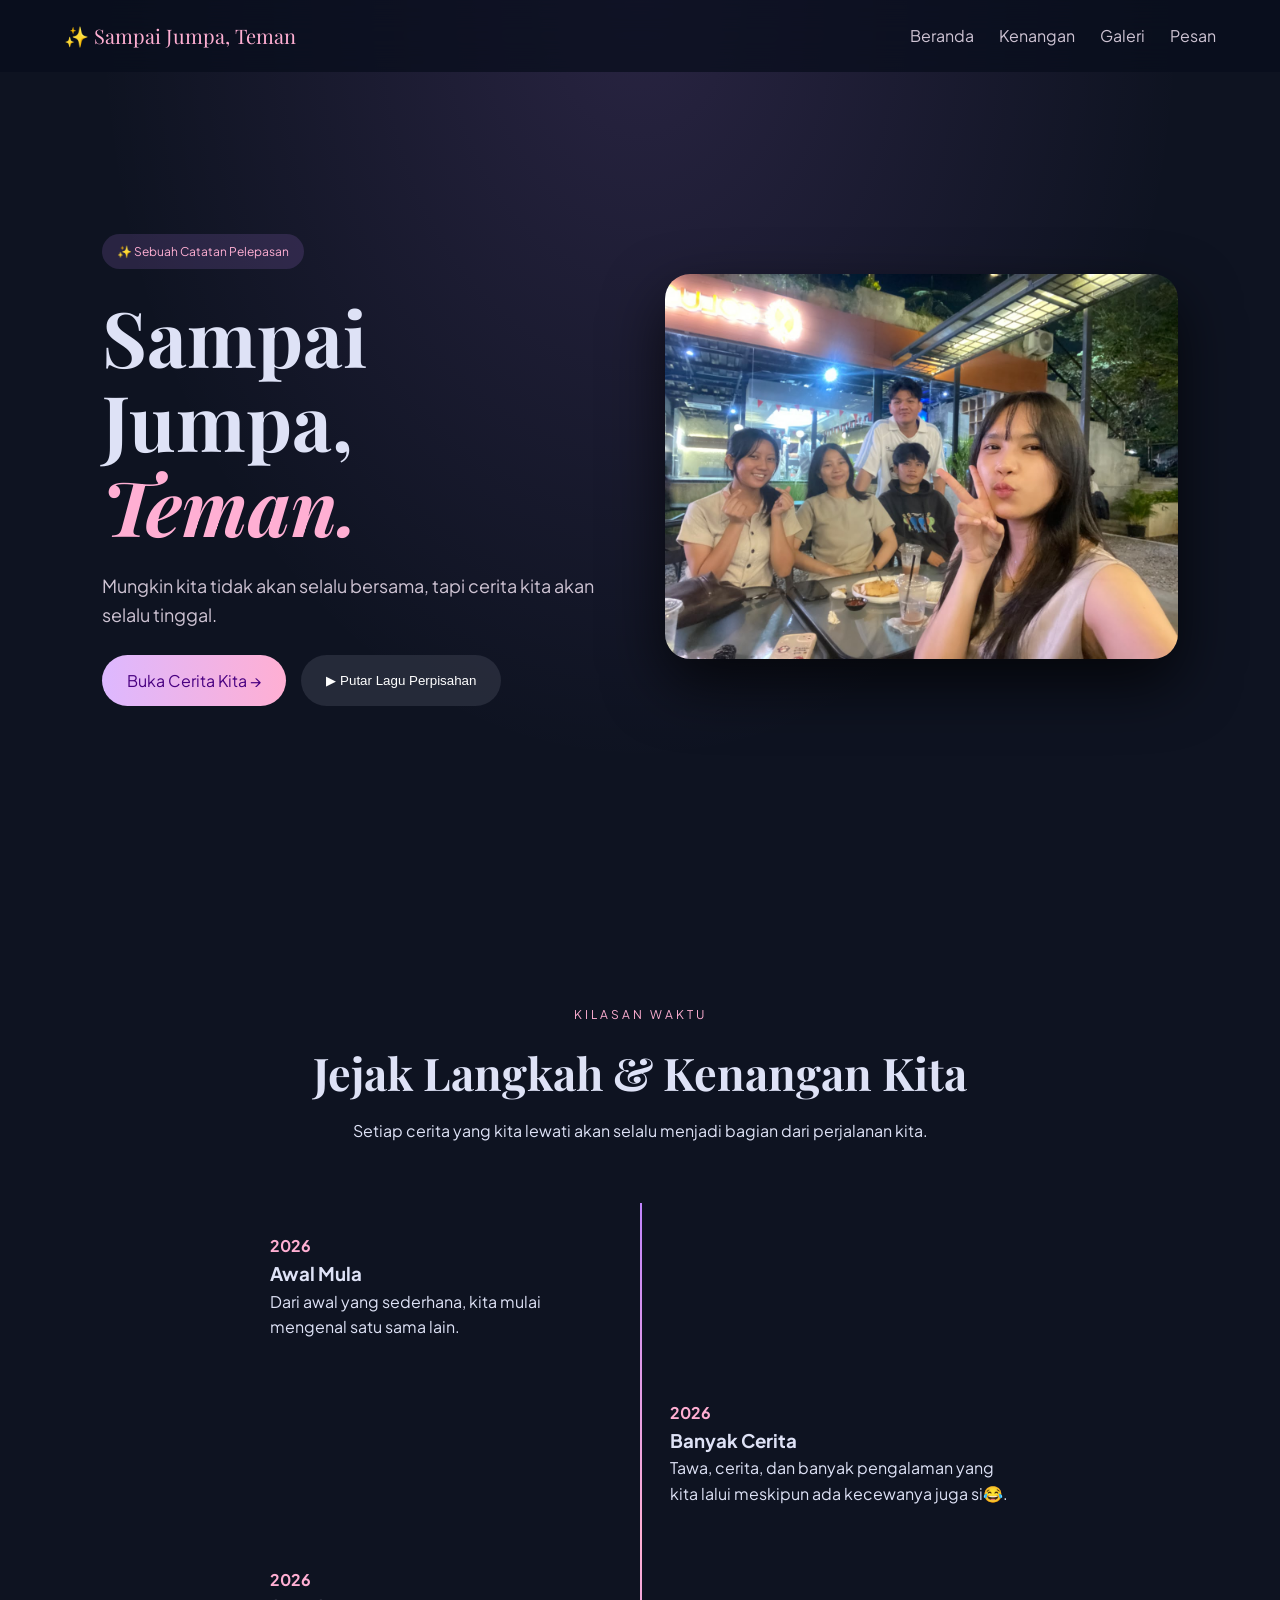
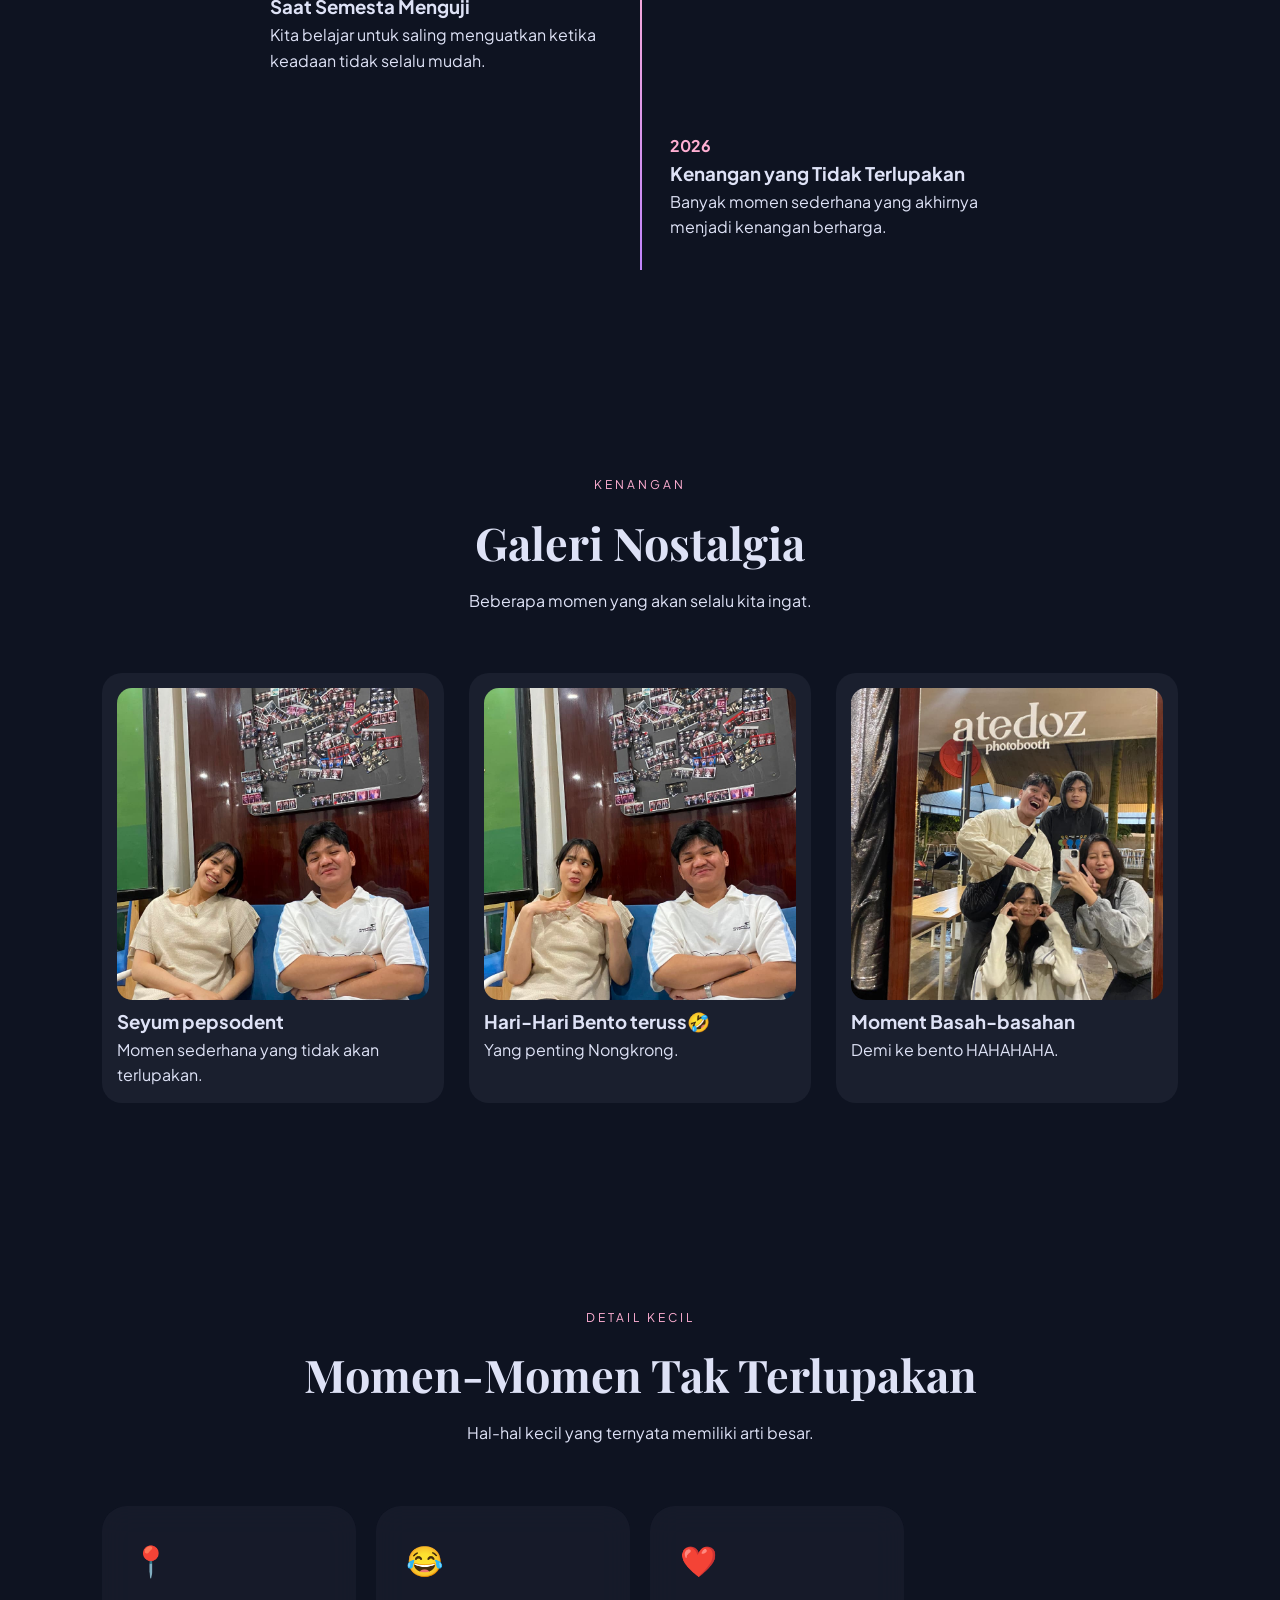
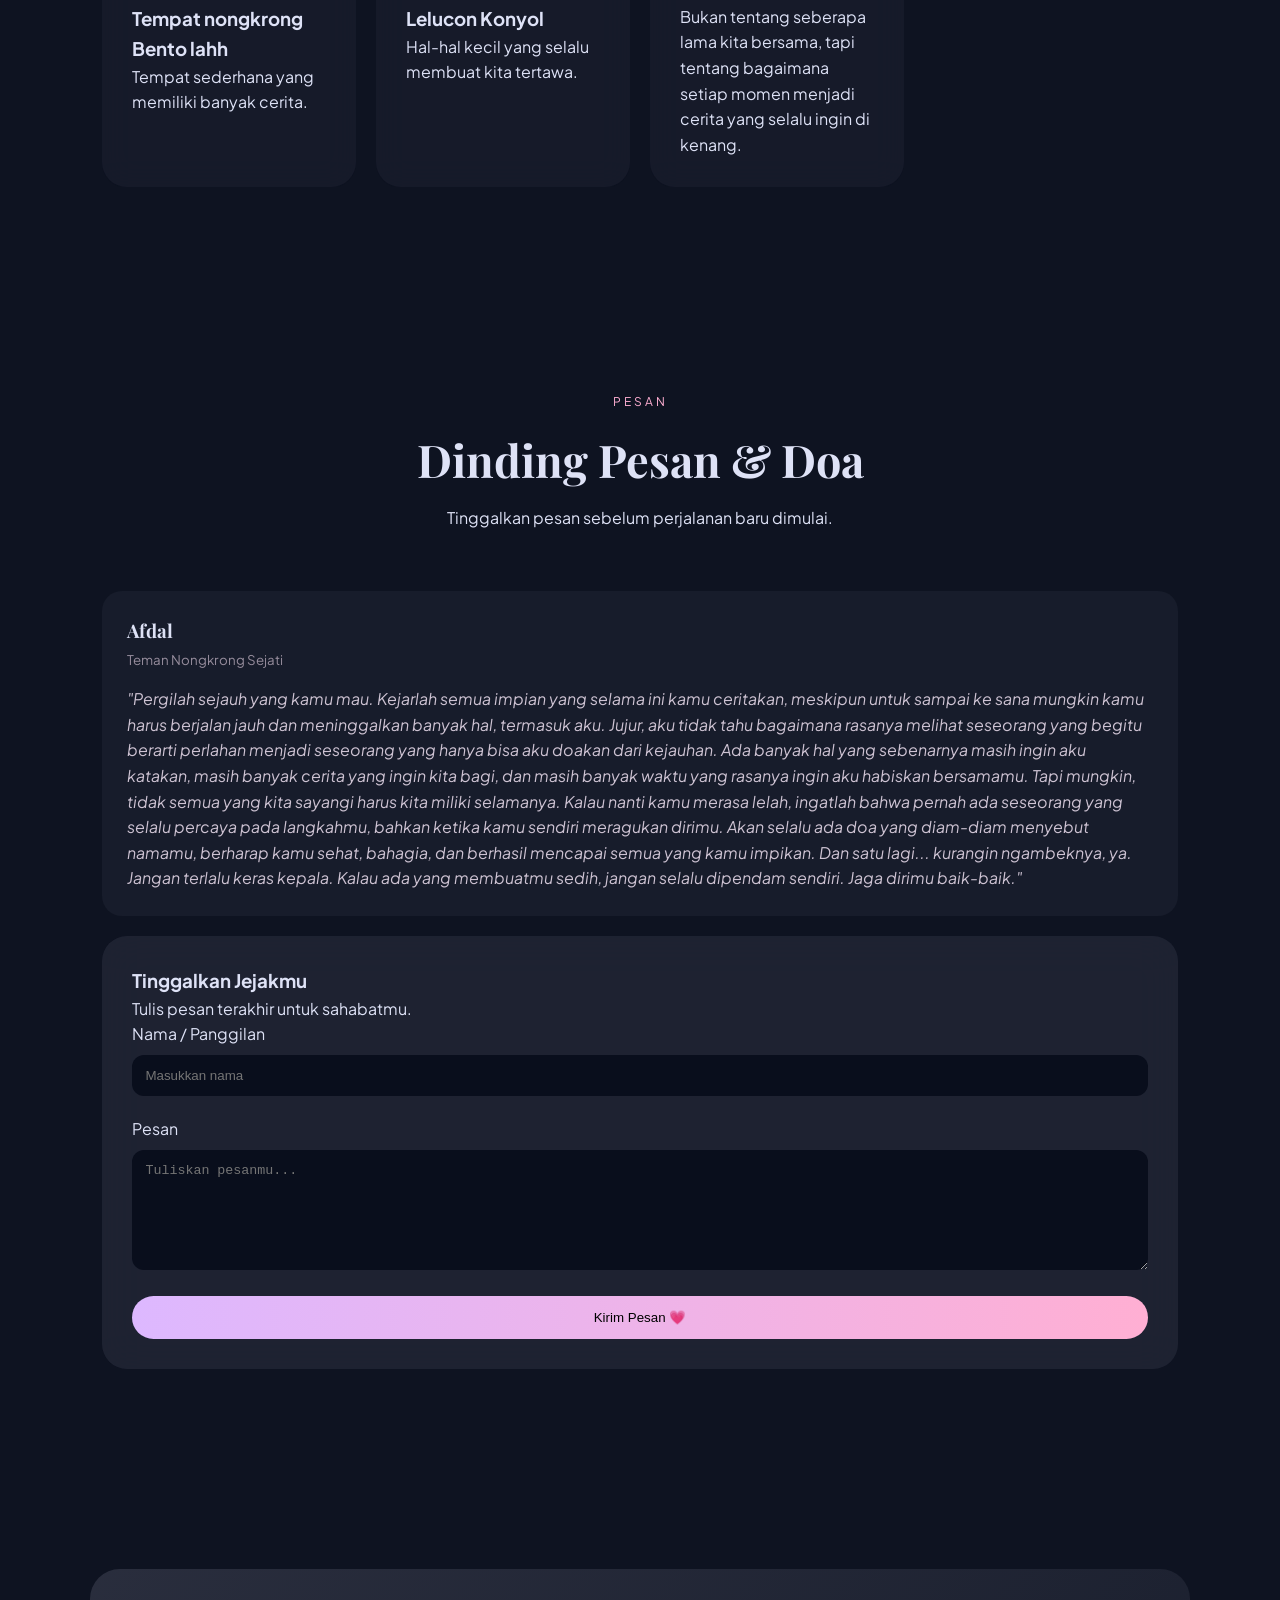
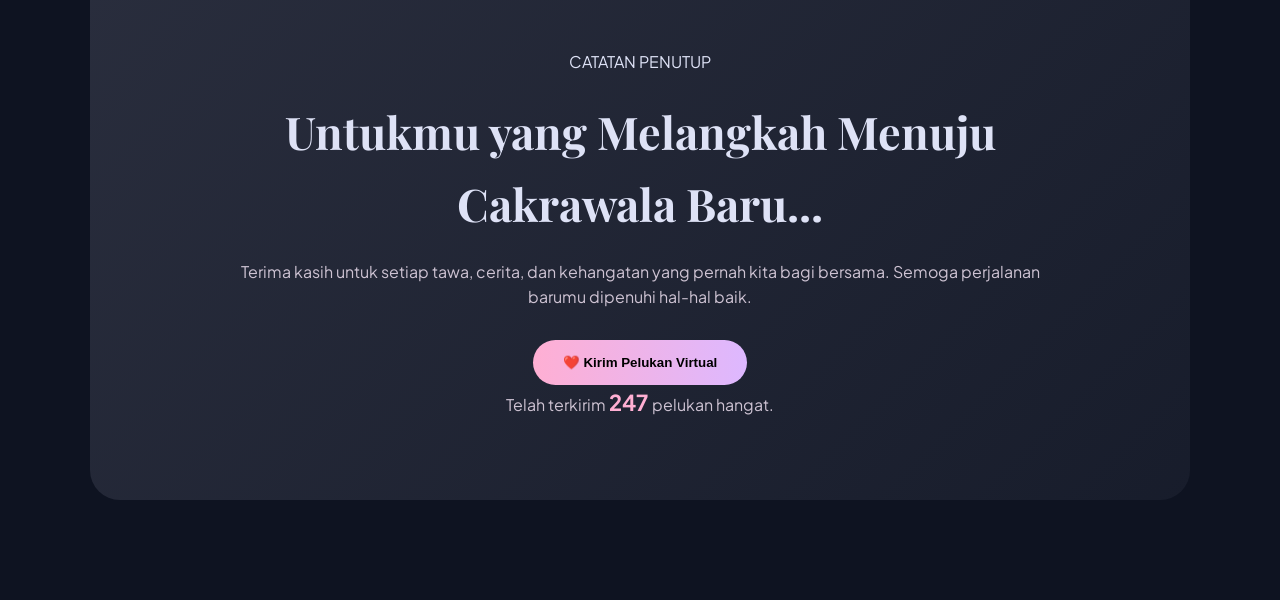
==== Tampilan.html @ 53302a8a "Add files via upload" ====
<!DOCTYPE html>
<html lang="id">

<head>
    <meta charset="UTF-8">

    <meta name="viewport"
        content="width=device-width, initial-scale=1.0">

    <title>Sampai Jumpa, Teman</title>

    <!-- Google Fonts -->
    <link
        href="https://fonts.googleapis.com/css2?family=Playfair+Display:ital,wght@0,400;0,500;0,600;1,400&family=Plus+Jakarta+Sans:wght@300;400;500;600&display=swap"
        rel="stylesheet">

    <!-- CSS -->
    <link rel="stylesheet" href="animasi.css">

</head>

<body>

    <!-- =========================
         HEADER
    ========================== -->

    <header>

        <div class="logo">
            ✨ Sampai Jumpa, Teman
        </div>

        <nav>

            <a href="#beranda">
                Beranda
            </a>

            <a href="#jejak-langkah">
                Kenangan
            </a>

            <a href="#galeri">
                Galeri
            </a>

            <a href="#pesan">
                Pesan
            </a>

        </nav>

    </header>


    <!-- =========================
         HERO
    ========================== -->

    <section id="beranda" class="hero">

        <div class="hero-text">

            <span class="badge">
                ✨ Sebuah Catatan Pelepasan
            </span>

            <h1>
                Sampai Jumpa,
                <span>Teman.</span>
            </h1>

            <p>
                Mungkin kita tidak akan selalu bersama,
                tapi cerita kita akan selalu tinggal.
            </p>

            <div class="hero-buttons">

                <a
                    href="#jejak-langkah"
                    class="btn-primary">

                    Buka Cerita Kita →

                </a>

                <button
                    id="audio-toggle-btn"
                    class="btn-secondary">

                    ▶ Putar Lagu Perpisahan

                </button>

            </div>

        </div>


        <div class="hero-image">

            <img
                src="foto1.jpg"
                alt="Kenangan bersama">

        </div>

    </section>


    <!-- =========================
         TIMELINE
    ========================== -->

    <section
        id="jejak-langkah"
        class="section">

        <div class="section-title">

            <span>
                KILASAN WAKTU
            </span>

            <h2>
                Jejak Langkah & Kenangan Kita
            </h2>

            <p>
                Setiap cerita yang kita lewati
                akan selalu menjadi bagian
                dari perjalanan kita.
            </p>

        </div>


        <div class="timeline">


            <div class="timeline-item">

                <span class="year">
                    2026
                </span>

                <h3>
                    Awal Mula
                </h3>

                <p>
                    Dari awal yang sederhana,
                    kita mulai mengenal satu sama lain.
                </p>

            </div>


            <div class="timeline-item">

                <span class="year">
                    2026
                </span>

                <h3>
                    Banyak Cerita
                </h3>

                <p>
                    Tawa, cerita,
                    dan banyak pengalaman yang kita lalui meskipun ada kecewanya juga si😂.
                </p>

            </div>


            <div class="timeline-item">

                <span class="year">
                    2026
                </span>

                <h3>
                    Saat Semesta Menguji
                </h3>

                <p>
                    Kita belajar untuk saling menguatkan
                    ketika keadaan tidak selalu mudah.
                </p>

            </div>


            <div class="timeline-item">

                <span class="year">
                    2026
                </span>

                <h3>
                    Kenangan yang Tidak Terlupakan
                </h3>

                <p>
                    Banyak momen sederhana yang
                    akhirnya menjadi kenangan berharga.
                </p>

            </div>


        </div>

    </section>


    <!-- =========================
         GALERI
    ========================== -->

    <section id="galeri" class="section reveal">

        <div class="section-title">

            <span>
                KENANGAN
            </span>

            <h2>
                Galeri Nostalgia
            </h2>

            <p>
                Beberapa momen yang akan selalu
                kita ingat.
            </p>

        </div>


        <div class="gallery">


            <div class="gallery-card">

                <img
                    src="image copy.png"
                    alt="Kenangan bersama">

                <h3>
                    Seyum pepsodent 
                </h3>

                <p>
                    Momen sederhana yang
                    tidak akan terlupakan.
                </p>

            </div>


            <div class="gallery-card">

                <img
                    src="image.png"
                    alt="Persahabatan">

                <h3>
                    Hari-Hari Bento teruss🤣
                </h3>

                <p>Yang penting Nongkrong.
                </p>

            </div>


            <div class="gallery-card">

                <img
                    src="foto2.jpg"
                    alt="Teman">

                <h3>
                    Moment Basah-basahan
                </h3>

                <p>
                    Demi ke bento HAHAHAHA.
                </p>

            </div>


        </div>

    </section>


    <!-- =========================
         MOMEN
    ========================== -->

    <section class="section reveal">

        <div class="section-title">

            <span>
                DETAIL KECIL
            </span>

            <h2>
                Momen-Momen Tak Terlupakan
            </h2>

            <p>
                Hal-hal kecil yang ternyata
                memiliki arti besar.
            </p>

        </div>


        <div class="cards">

            <div class="card">

                <div class="icon">
                    📍
                </div>

                <h3>
                    Tempat nongkrong Bento lahh
                </h3>

                <p>
                    Tempat sederhana yang
                    memiliki banyak cerita.
                </p>

            </div>


            <div class="card">

                <div class="icon">
                    😂
                </div>

                <h3>
                    Lelucon Konyol
                </h3>

                <p>
                    Hal-hal kecil yang selalu
                    membuat kita tertawa.
                </p>

            </div>


            <div class="card">

                <div class="icon">
                    ❤️
                </div>

                <h3>
                    
                </h3>

                <p>
                    Bukan tentang seberapa lama kita bersama,
                    tapi tentang bagaimana setiap momen menjadi cerita yang selalu ingin di kenang.
                </p>

            </div>


        </div>

    </section>


    <!-- =========================
         PESAN
    ========================== -->

    <section id="pesan" class="section reveal">

        <div class="section-title">

            <span>
                PESAN
            </span>

            <h2>
                Dinding Pesan & Doa
            </h2>

            <p>
                Tinggalkan pesan sebelum
                perjalanan baru dimulai.
            </p>

        </div>


        <div id="messages-container">


            <div class="message-card">

                <h3>
                    Afdal
                </h3>

                <small>
                    Teman Nongkrong Sejati
                </small>

                <p>
                    "Pergilah sejauh yang kamu mau. Kejarlah semua impian yang selama ini kamu ceritakan, meskipun untuk sampai ke sana mungkin kamu harus berjalan jauh dan meninggalkan banyak hal, termasuk aku.

                    Jujur, aku tidak tahu bagaimana rasanya melihat seseorang yang begitu berarti perlahan menjadi seseorang yang hanya bisa aku doakan dari kejauhan. Ada banyak hal yang sebenarnya masih ingin aku katakan, masih banyak cerita yang ingin kita bagi, dan masih banyak waktu yang rasanya ingin aku habiskan bersamamu. Tapi mungkin, tidak semua yang kita sayangi harus kita miliki selamanya.

                    Kalau nanti kamu merasa lelah, ingatlah bahwa pernah ada seseorang yang selalu percaya pada langkahmu, bahkan ketika kamu sendiri meragukan dirimu. Akan selalu ada doa yang diam-diam menyebut namamu, berharap kamu sehat, bahagia, dan berhasil mencapai semua yang kamu impikan.

                    Dan satu lagi... kurangin ngambeknya, ya. Jangan terlalu keras kepala. Kalau ada yang membuatmu sedih, jangan selalu dipendam sendiri. Jaga dirimu baik-baik."
                </p>

            </div>


        </div>


        <!-- FORM -->

     <div class="message-form">

    <h3>
        Tinggalkan Jejakmu
    </h3>

    <p>
        Tulis pesan terakhir untuk sahabatmu.
    </p>

    <form id="farewell-form">

        <label for="author-name">
            Nama / Panggilan
        </label>

        <input
            type="text"
            id="author-name"
            placeholder="Masukkan nama"
            required
        >

        <label for="message-body">
            Pesan
        </label>

        <textarea
            id="message-body"
            placeholder="Tuliskan pesanmu..."
            required
        ></textarea>

        <button type="submit">
            Kirim Pesan 💗
        </button>

    </form>

    </div>
        

        </div>

    </section>


    <!-- =========================
         FINAL
    ========================== -->

  <section class="final-section reveal">

        <span>
            CATATAN PENUTUP
        </span>

        <h2>
            Untukmu yang Melangkah
            Menuju Cakrawala Baru...
        </h2>

        <p>
            Terima kasih untuk setiap tawa,
            cerita, dan kehangatan yang pernah
            kita bagi bersama.

            Semoga perjalanan barumu
            dipenuhi hal-hal baik.
        </p>


        <button id="virtual-hug-btn">

            ❤️ Kirim Pelukan Virtual

        </button>


        <p>

            Telah terkirim

            <span id="hug-counter">
                247
            </span>

            pelukan hangat.

        </p>

    </section>


    <!-- =========================
         AUDIO
    ========================== -->

    <audio
        id="farewell-audio"
        src="music.mp3">
    </audio>


    <!-- =========================
         JAVASCRIPT
    ========================== -->

    <script src="script.js"></script>

</body>

</html>
---- animasi.css ----
/* =========================================
   ANIMASI PEMBUKA WEBSITE
========================================= */

body {
    animation: pageOpen 1.5s ease;
}

@keyframes pageOpen {
    from {
        opacity: 0;
        transform: scale(1.02);
    }

    to {
        opacity: 1;
        transform: scale(1);
    }
}
/* =========================================
   HERO ANIMATION
========================================= */

.hero-text {
    animation: heroText 1.2s ease-out;
}

.hero-image {
    animation: heroImage 1.5s ease-out;
}


@keyframes heroText {

    from {
        opacity: 0;
        transform: translateX(-60px);
    }

    to {
        opacity: 1;
        transform: translateX(0);
    }

}


@keyframes heroImage {

    from {
        opacity: 0;
        transform: translateX(60px) scale(0.95);
    }

    to {
        opacity: 1;
        transform: translateX(0) scale(1);
    }

}
/* =========================================
   BUTTON ANIMATION
========================================= */

.btn-primary,
.btn-secondary,
#virtual-hug-btn,
.message-form button {

    transition:
        transform 0.3s ease,
        box-shadow 0.3s ease;

}


.btn-primary:hover,
.btn-secondary:hover,
#virtual-hug-btn:hover,
.message-form button:hover {

    transform: translateY(-5px);

    box-shadow:
        0 10px 30px rgba(255, 175, 211, 0.25);

}


.btn-primary:active,
.btn-secondary:active,
#virtual-hug-btn:active,
.message-form button:active {

    transform: scale(0.95);

}
/* =========================================
   FOTO ANIMATION
========================================= */

.gallery-card img,
.hero-image img {

    transition:
        transform 0.6s ease,
        filter 0.6s ease;

}


.gallery-card:hover img {

    transform: scale(1.06);

    filter: brightness(1.1);

}


.hero-image img:hover {

    transform: scale(1.03);

}
/* =========================================
   CARD ANIMATION
========================================= */

.card,
.gallery-card,
.message-card {

    transition:
        transform 0.4s ease,
        box-shadow 0.4s ease;

}


.card:hover,
.gallery-card:hover,
.message-card:hover {

    transform: translateY(-10px);

    box-shadow:
        0 20px 40px rgba(192, 132, 252, 0.18);

}
/* =========================================
   SCROLL REVEAL
========================================= */

.reveal {

    opacity: 0;

    transform: translateY(60px);

    transition:
        opacity 1s ease,
        transform 1s ease;

}


.reveal.active {

    opacity: 1;

    transform: translateY(0);

}
/* =========================================
   HEART ANIMATION
========================================= */

.floating-heart {

    position: fixed;

    pointer-events: none;

    font-size: 25px;

    z-index: 9999;

    animation:
        heartFloat 1.5s ease-out forwards;

}


@keyframes heartFloat {

    0% {

        opacity: 1;

        transform:
            translateY(0)
            scale(1);

    }

    100% {

        opacity: 0;

        transform:
            translateY(-150px)
            scale(1.8);

    }

}
.hero h1 span {

    animation:
        softGlow 3s ease-in-out infinite;

}


@keyframes softGlow {

    0% {

        text-shadow:
            0 0 5px
            rgba(255, 175, 211, 0.2);

    }

    50% {

        text-shadow:
            0 0 25px
            rgba(255, 175, 211, 0.7);

    }

    100% {

        text-shadow:
            0 0 5px
            rgba(255, 175, 211, 0.2);

    }

}
/* =========================
   RESET
========================= */

* {
    margin: 0;
    padding: 0;
    box-sizing: border-box;
}

html {
    scroll-behavior: smooth;
}

body {
    font-family: "Plus Jakarta Sans", sans-serif;
    background: #0e1321;
    color: #dee2f6;
    line-height: 1.6;
}


/* =========================
   HEADER
========================= */

header {
    position: fixed;
    top: 0;
    width: 100%;
    z-index: 1000;

    display: flex;
    justify-content: space-between;
    align-items: center;

    padding: 20px 5%;

    background: rgba(9, 14, 28, 0.75);
    backdrop-filter: blur(20px);
}

.logo {
    font-family: "Playfair Display", serif;
    font-size: 20px;
    color: #ffafd3;
}

nav {
    display: flex;
    gap: 25px;
}

nav a {
    color: #cec3d3;
    text-decoration: none;
    transition: 0.3s;
}

nav a:hover {
    color: #ffafd3;
}


/* =========================
   HERO
========================= */

.hero {
    min-height: 100vh;

    display: grid;
    grid-template-columns: 1fr 1fr;

    align-items: center;

    gap: 50px;

    padding: 120px 8% 80px;

    background:
        radial-gradient(
            ellipse at top,
            rgba(192, 132, 252, 0.15),
            transparent 60%
        );
}

.hero-text {
    display: flex;
    flex-direction: column;
    gap: 25px;
}

.badge {
    display: inline-block;

    width: fit-content;

    padding: 8px 15px;

    border-radius: 50px;

    background: rgba(192, 132, 252, 0.15);

    color: #ffafd3;

    font-size: 12px;
}

.hero h1 {
    font-family: "Playfair Display", serif;

    font-size: clamp(45px, 6vw, 80px);

    line-height: 1.1;
}

.hero h1 span {
    color: #ffafd3;

    font-style: italic;
}

.hero p {
    color: #cec3d3;

    font-size: 18px;

    max-width: 550px;
}


/* =========================
   BUTTON
========================= */

.hero-buttons {
    display: flex;

    gap: 15px;

    flex-wrap: wrap;
}

.btn-primary,
.btn-secondary {
    padding: 13px 25px;

    border-radius: 50px;

    border: none;

    cursor: pointer;

    text-decoration: none;

    transition: 0.3s;
}

.btn-primary {
    background:
        linear-gradient(
            90deg,
            #ddb8ff,
            #ffafd3
        );

    color: #490081;
}

.btn-secondary {
    background: rgba(48, 52, 68, 0.7);

    color: white;
}

.btn-primary:hover,
.btn-secondary:hover {
    transform: translateY(-3px);
}


/* =========================
   HERO IMAGE
========================= */

.hero-image img {
    width: 100%;

    border-radius: 25px;

    box-shadow:
        0 25px 60px rgba(0, 0, 0, 0.7);

    transition: 0.5s;
}

.hero-image img:hover {
    transform: scale(1.03);
}


/* =========================
   SECTION
========================= */

.section {
    max-width: 1300px;

    margin: auto;

    padding: 100px 8%;
}

.section-title {
    text-align: center;

    max-width: 700px;

    margin: 0 auto 60px;
}

.section-title span {
    color: #ffafd3;

    text-transform: uppercase;

    letter-spacing: 3px;

    font-size: 12px;
}

.section-title h2 {
    font-family: "Playfair Display", serif;

    font-size: 45px;

    margin: 10px 0;
}


/* =========================
   TIMELINE
========================= */

.timeline {
    max-width: 800px;

    margin: auto;

    position: relative;
}

.timeline::before {
    content: "";

    position: absolute;

    left: 50%;

    top: 0;
    bottom: 0;

    width: 2px;

    background:
        linear-gradient(
            #c084fc,
            #ffafd3,
            #c084fc
        );
}

.timeline-item {
    width: 50%;

    padding: 30px;

    position: relative;
}

.timeline-item:nth-child(even) {
    margin-left: 50%;
}

.year {
    color: #ffafd3;

    font-weight: bold;
}


/* =========================
   GALLERY
========================= */

.gallery {
    display: grid;

    grid-template-columns:
        repeat(3, 1fr);

    gap: 25px;
}

.gallery-card {
    background: #1a1f2e;

    padding: 15px;

    border-radius: 20px;

    transition: 0.3s;
}

.gallery-card:hover {
    transform: translateY(-8px);
}

.gallery-card img {
    width: 100%;

    aspect-ratio: 1;

    object-fit: cover;

    border-radius: 15px;
}


/* =========================
   CARDS
========================= */

.cards {
    display: grid;

    grid-template-columns:
        repeat(4, 1fr);

    gap: 20px;
}

.card {
    padding: 30px;

    border-radius: 25px;

    background:
        rgba(26, 31, 46, 0.7);

    backdrop-filter: blur(15px);

    transition: 0.3s;
}

.card:hover {
    transform: translateY(-8px);

    box-shadow:
        0 15px 35px
        rgba(192, 132, 252, 0.2);
}

.icon {
    font-size: 30px;

    margin-bottom: 20px;
}


/* =========================
   MESSAGE
========================= */

.message-section {
    display: grid;

    grid-template-columns:
        1.3fr 1fr;

    gap: 50px;
}

.message-card {
    padding: 25px;

    margin-bottom: 20px;

    border-radius: 20px;

    background:
        rgba(26, 31, 46, 0.8);
}

.message-card h3 {
    font-family:
        "Playfair Display", serif;
}

.message-card small {
    color: #978d9d;
}

.message-card p {
    margin-top: 15px;

    font-style: italic;

    color: #cec3d3;
}


/* =========================
   FORM
========================= */

.message-form {
    padding: 30px;

    border-radius: 25px;

    background:
        rgba(37, 42, 57, 0.7);

    backdrop-filter: blur(20px);
}

.message-form input,
.message-form textarea {
    width: 100%;

    padding: 13px;

    margin: 8px 0 20px;

    border: none;

    border-radius: 12px;

    background: #090e1c;

    color: white;

    outline: none;
}

.message-form textarea {
    min-height: 120px;

    resize: vertical;
}

.message-form button {
    width: 100%;

    padding: 14px;

    border: none;

    border-radius: 50px;

    background:
        linear-gradient(
            90deg,
            #ddb8ff,
            #ffafd3
        );

    cursor: pointer;
}


/* =========================
   FINAL SECTION
========================= */

.final-section {
    max-width: 1100px;

    margin: 100px auto;

    padding: 80px 8%;

    text-align: center;

    border-radius: 30px;

    background:
        linear-gradient(
            135deg,
            rgba(48, 52, 68, 0.8),
            rgba(26, 31, 46, 0.8)
        );
}

.final-section h2 {
    font-family:
        "Playfair Display", serif;

    font-size: 45px;

    margin: 20px 0;
}

.final-section p {
    color: #cec3d3;

    max-width: 800px;

    margin: auto;
}

#virtual-hug-btn {
    margin-top: 30px;

    padding: 15px 30px;

    border: none;

    border-radius: 50px;

    background:
        linear-gradient(
            90deg,
            #ffafd3,
            #ddb8ff
        );

    cursor: pointer;

    font-weight: bold;

    transition: 0.3s;
}

#virtual-hug-btn:hover {
    transform: scale(1.05);
}

#hug-counter {
    color: #ffafd3;

    font-size: 22px;

    font-weight: bold;
}


/* =========================
   HIDDEN
========================= */

.hidden {
    display: none;
}


/* =========================
   RESPONSIVE
========================= */

@media (max-width: 900px) {

    nav {
        display: none;
    }

    .hero {
        grid-template-columns: 1fr;
    }

    .gallery {
        grid-template-columns: 1fr 1fr;
    }

    .cards {
        grid-template-columns: 1fr 1fr;
    }

    .message-section {
        grid-template-columns: 1fr;
    }

    .timeline::before {
        left: 10px;
    }

    .timeline-item {
        width: 100%;

        padding-left: 35px;
    }

    .timeline-item:nth-child(even) {
        margin-left: 0;
    }
}


@media (max-width: 600px) {

    .gallery,
    .cards {
        grid-template-columns: 1fr;
    }

    .hero h1 {
        font-size: 45px;
    }

    .section-title h2,
    .final-section h2 {
        font-size: 32px;
    }
}
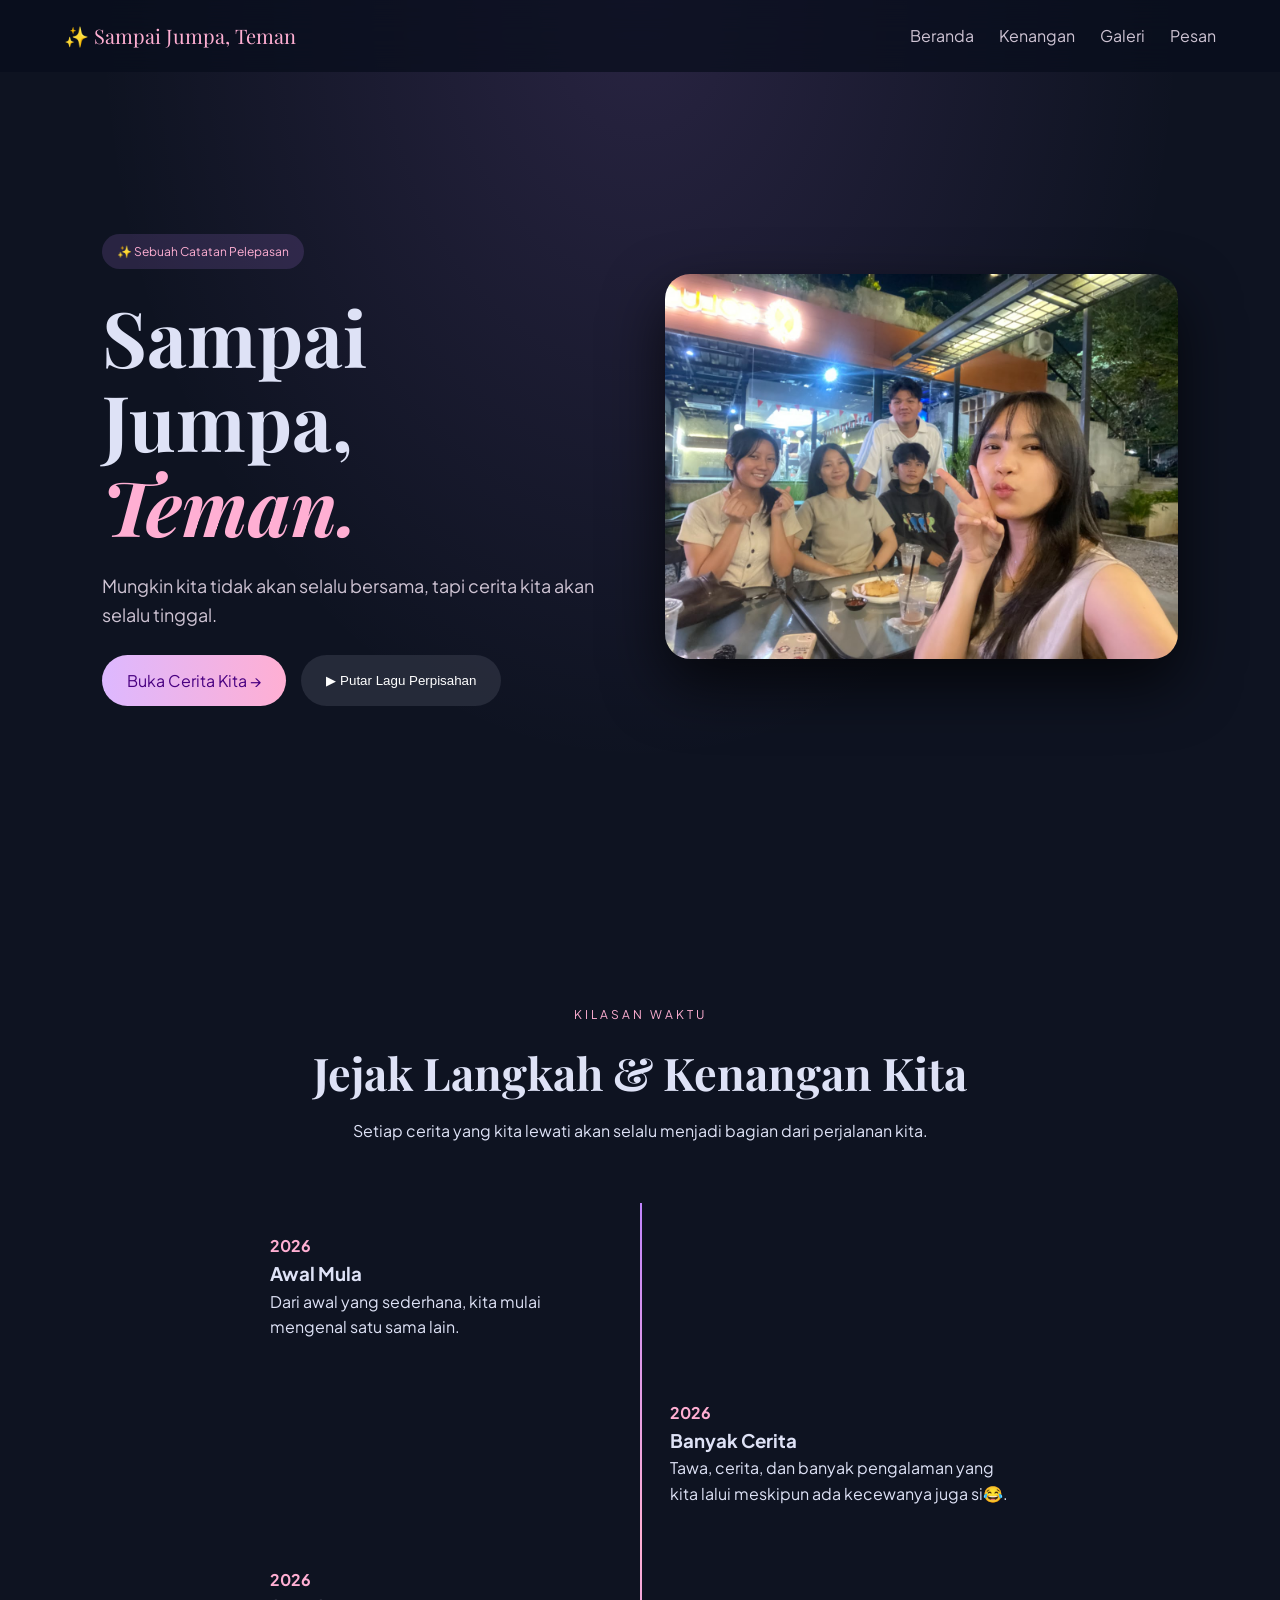
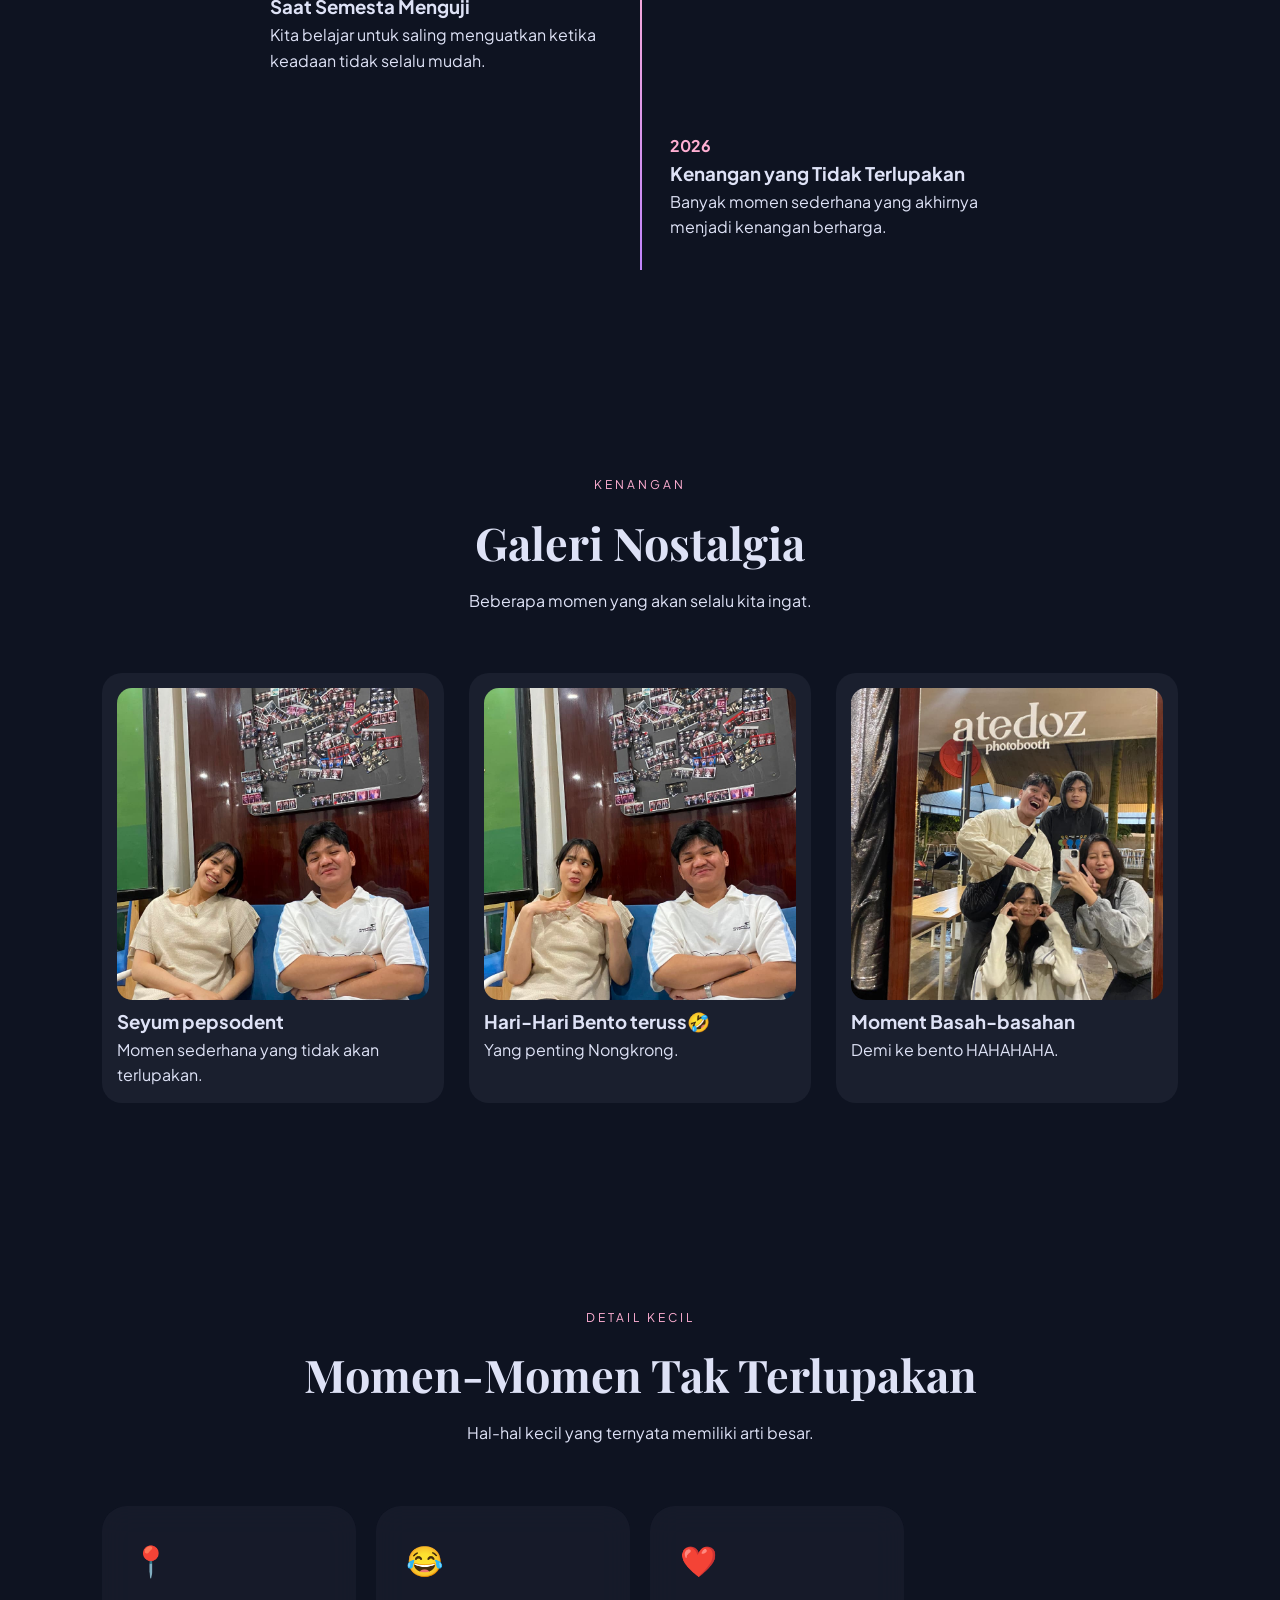
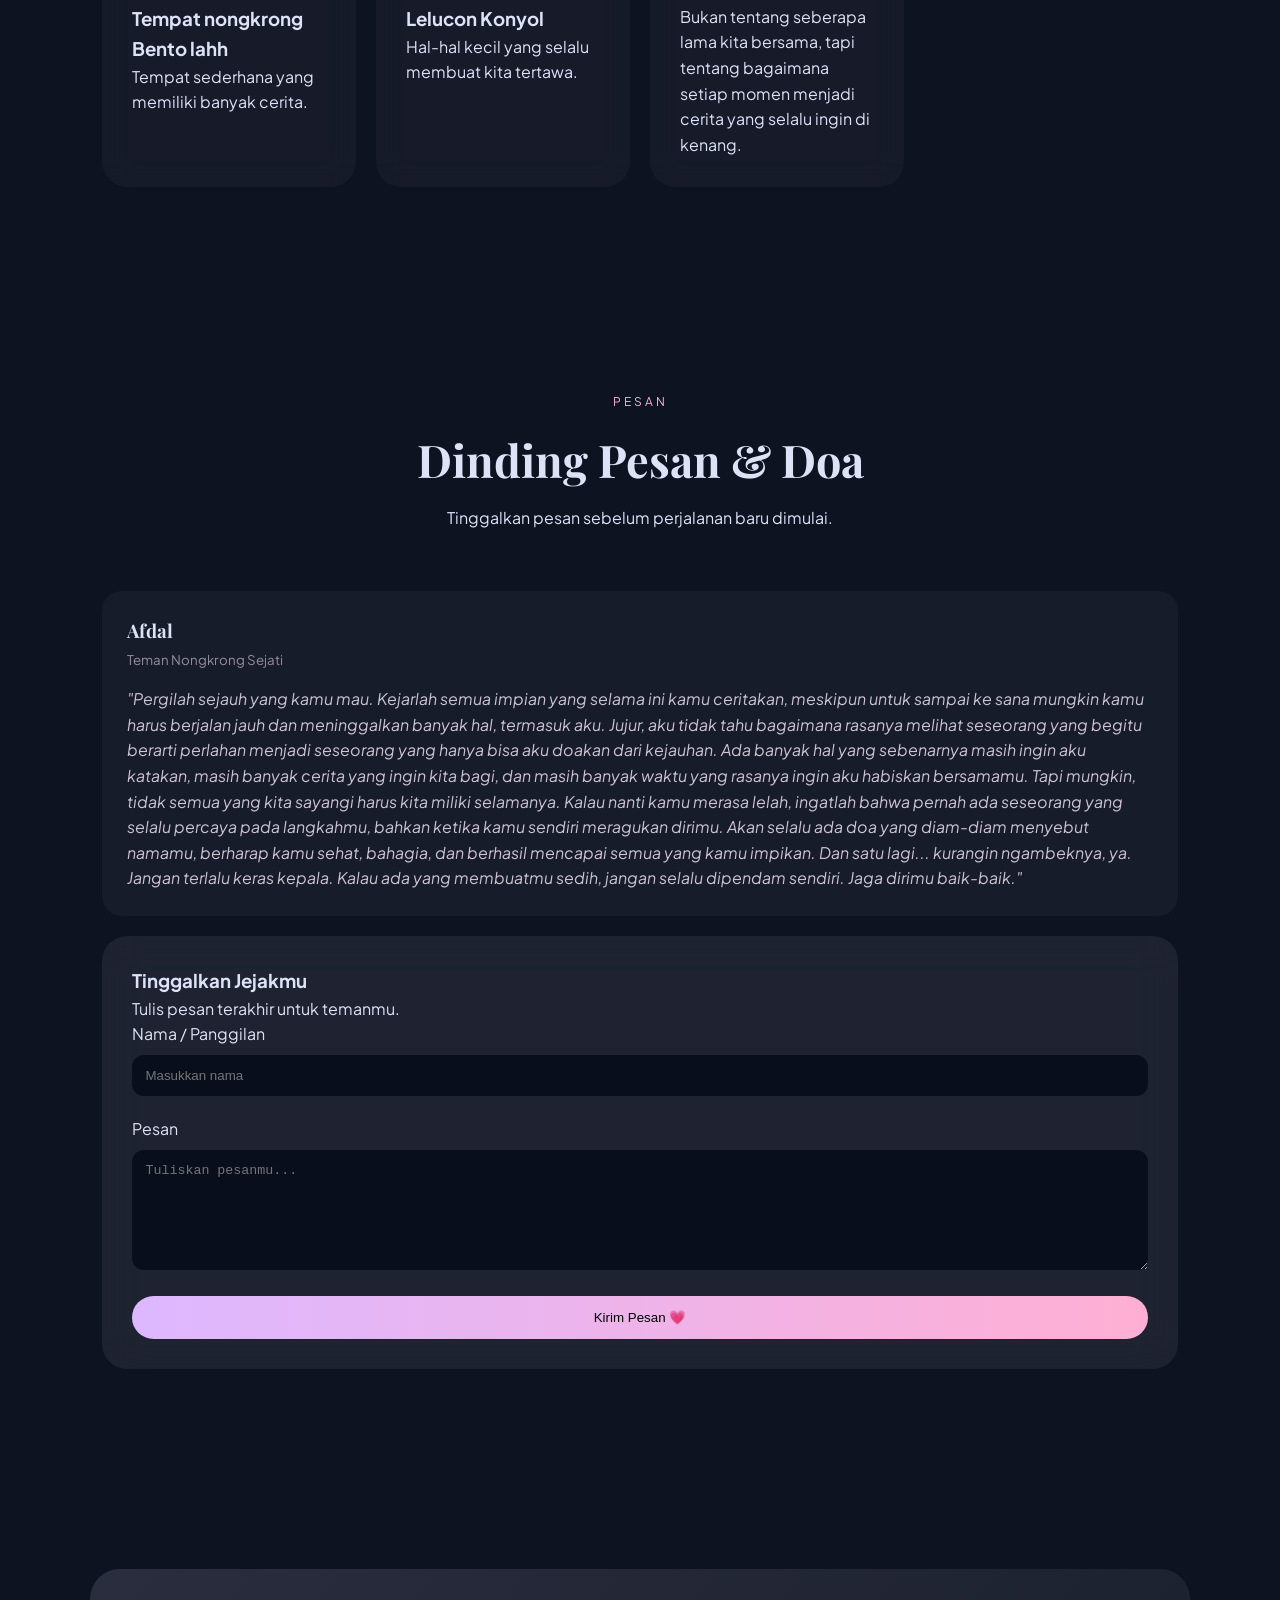
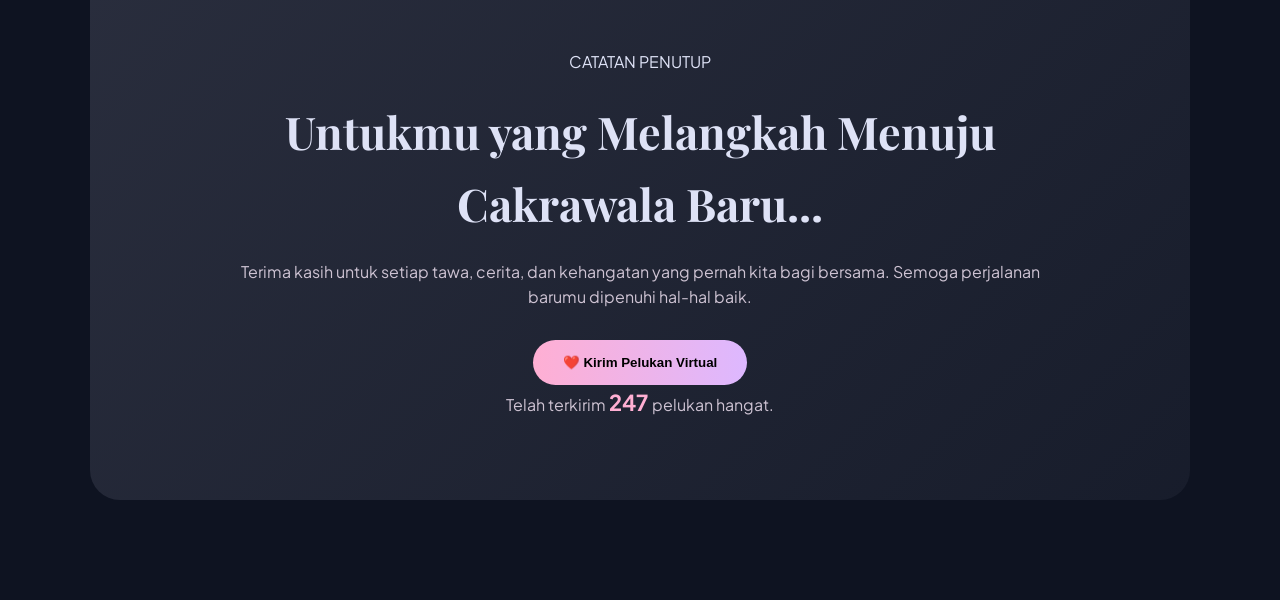
==== commit 8f284fa4: "Fix HTML encoding issues in Tampilan.html" ====
--- a/Tampilan.html
+++ b/Tampilan.html
@@ -447,7 +447,7 @@
     </h3>
 
     <p>
-        Tulis pesan terakhir untuk sahabatmu.
+        Tulis pesan terakhir untuk temanmu.
     </p>
 
     <form id="farewell-form">
@@ -552,4 +552,4 @@
 
 </body>
 
-</html>+</html>
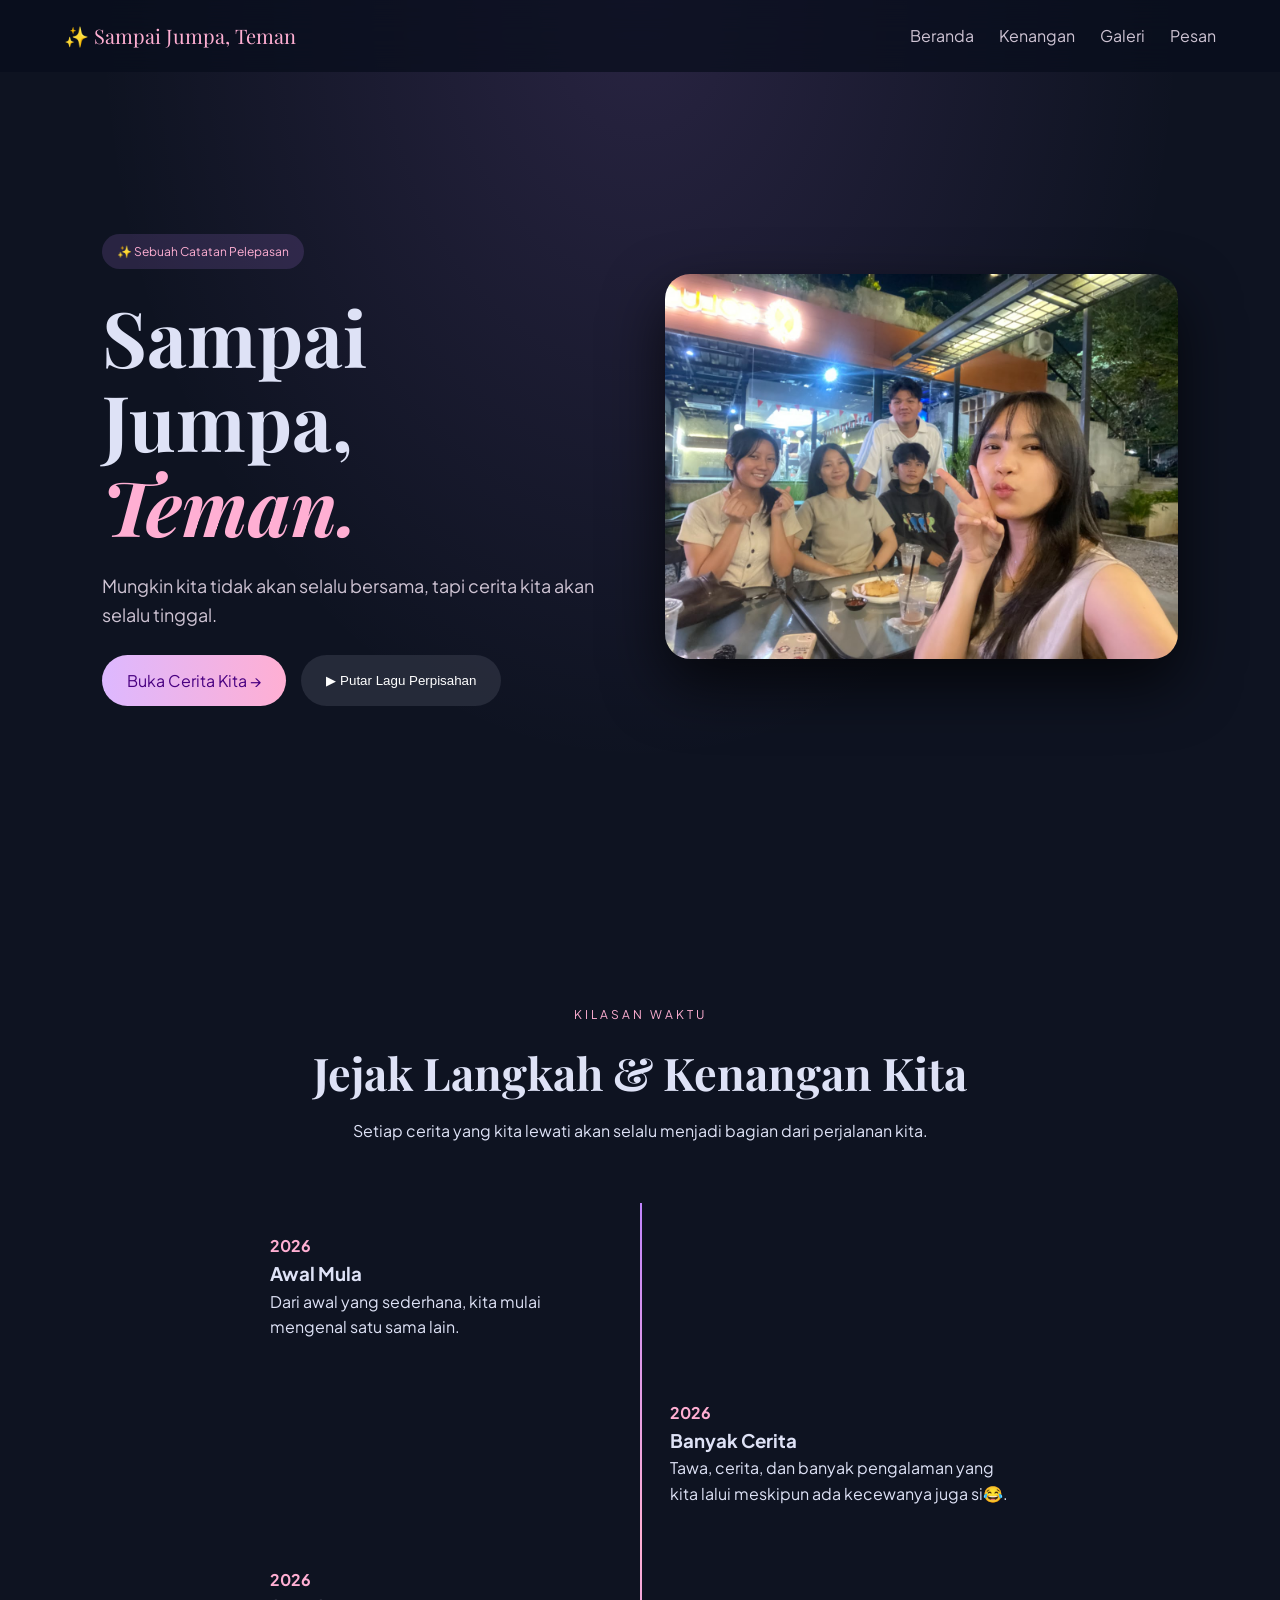
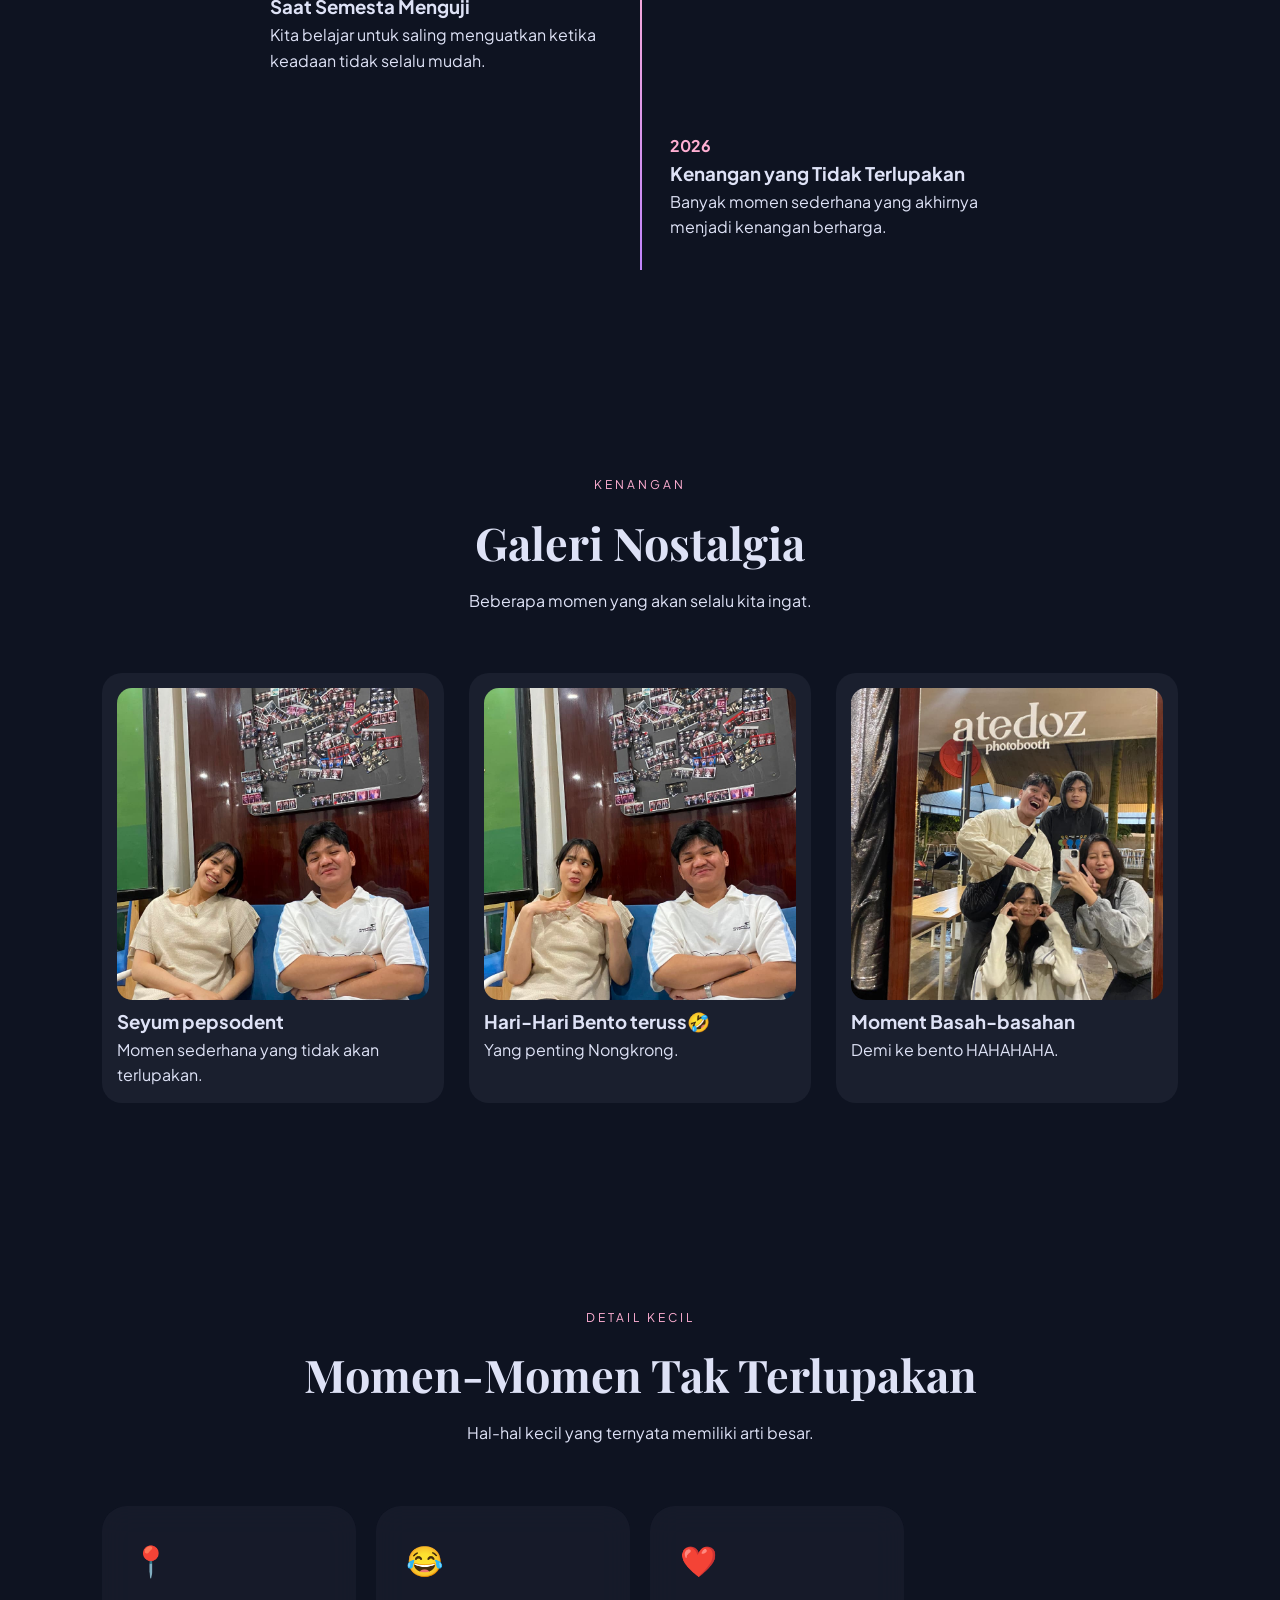
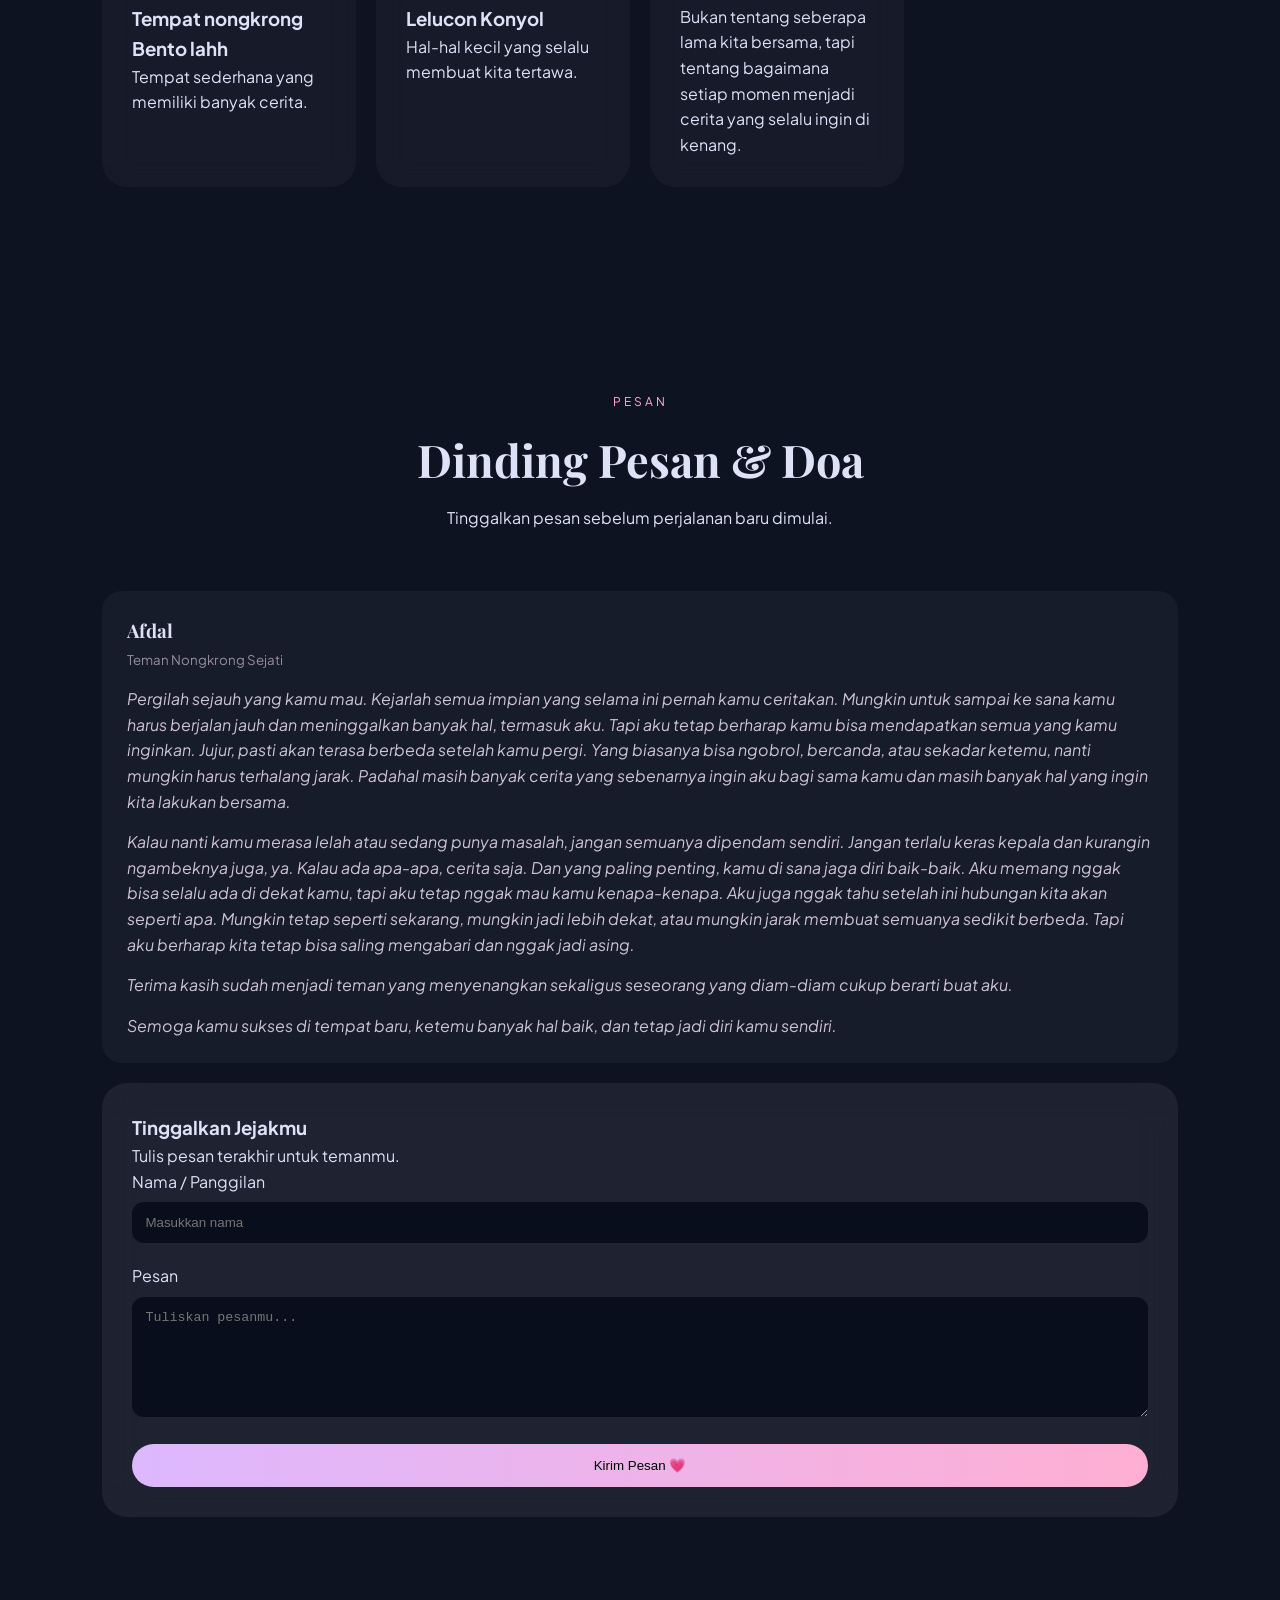
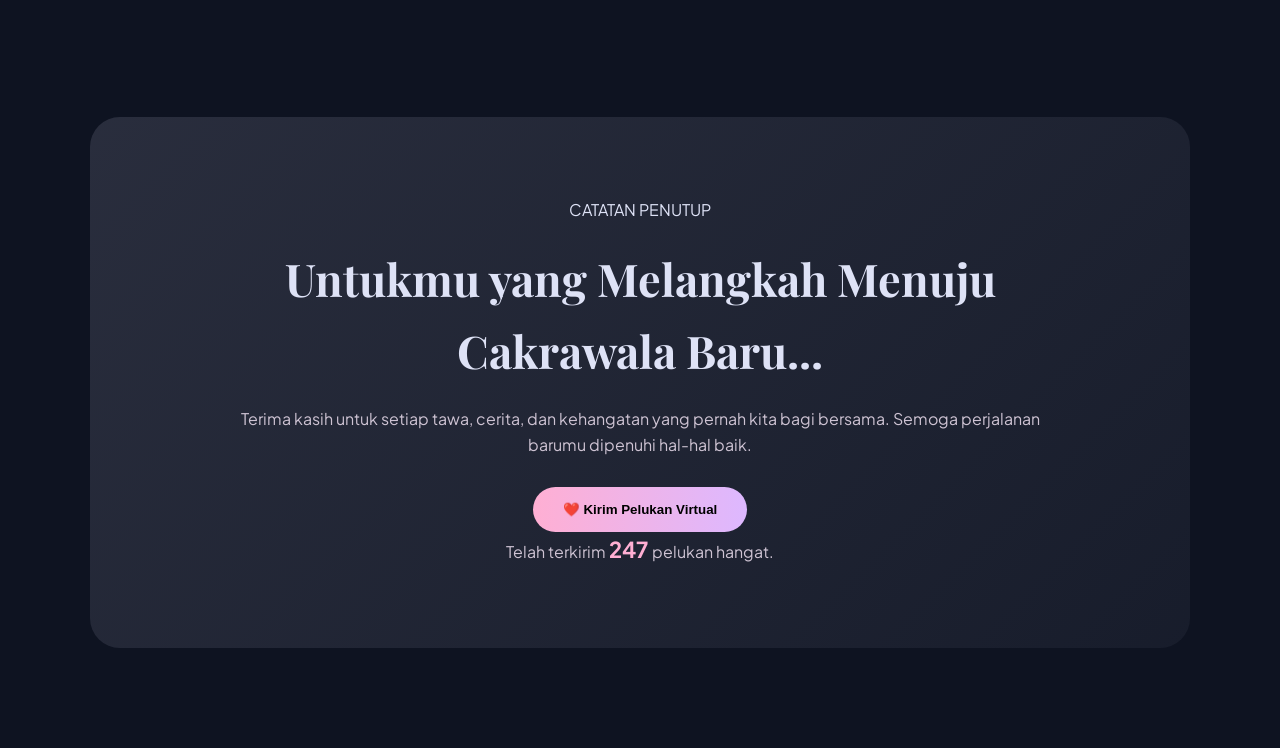
==== commit 53c58667: "Update Tampilan.html" ====
--- a/Tampilan.html
+++ b/Tampilan.html
@@ -422,15 +422,14 @@
                     Teman Nongkrong Sejati
                 </small>
 
-                <p>
-                    "Pergilah sejauh yang kamu mau. Kejarlah semua impian yang selama ini kamu ceritakan, meskipun untuk sampai ke sana mungkin kamu harus berjalan jauh dan meninggalkan banyak hal, termasuk aku.
-
-                    Jujur, aku tidak tahu bagaimana rasanya melihat seseorang yang begitu berarti perlahan menjadi seseorang yang hanya bisa aku doakan dari kejauhan. Ada banyak hal yang sebenarnya masih ingin aku katakan, masih banyak cerita yang ingin kita bagi, dan masih banyak waktu yang rasanya ingin aku habiskan bersamamu. Tapi mungkin, tidak semua yang kita sayangi harus kita miliki selamanya.
-
-                    Kalau nanti kamu merasa lelah, ingatlah bahwa pernah ada seseorang yang selalu percaya pada langkahmu, bahkan ketika kamu sendiri meragukan dirimu. Akan selalu ada doa yang diam-diam menyebut namamu, berharap kamu sehat, bahagia, dan berhasil mencapai semua yang kamu impikan.
-
-                    Dan satu lagi... kurangin ngambeknya, ya. Jangan terlalu keras kepala. Kalau ada yang membuatmu sedih, jangan selalu dipendam sendiri. Jaga dirimu baik-baik."
-                </p>
+                <p>Pergilah sejauh yang kamu mau. Kejarlah semua impian yang selama ini pernah kamu ceritakan. Mungkin untuk sampai ke sana kamu harus berjalan jauh dan meninggalkan banyak hal, termasuk aku. Tapi aku tetap berharap kamu bisa mendapatkan semua yang kamu inginkan.
+                     Jujur, pasti akan terasa berbeda setelah kamu pergi. Yang biasanya bisa ngobrol, bercanda, atau sekadar ketemu, nanti mungkin harus terhalang jarak. Padahal masih banyak cerita yang sebenarnya ingin aku bagi sama kamu dan masih banyak hal yang ingin kita lakukan bersama.</p>
+                <p> Kalau nanti kamu merasa lelah atau sedang punya masalah, jangan semuanya dipendam sendiri. Jangan terlalu keras kepala dan kurangin ngambeknya juga, ya. Kalau ada apa-apa, cerita saja. Dan yang paling penting, kamu di sana jaga diri baik-baik. Aku memang nggak bisa selalu ada di dekat kamu, tapi aku tetap nggak mau kamu kenapa-kenapa.
+                    Aku juga nggak tahu setelah ini hubungan kita akan seperti apa. Mungkin tetap seperti sekarang, mungkin jadi lebih dekat, atau mungkin jarak membuat semuanya sedikit berbeda. Tapi aku berharap kita tetap bisa saling mengabari dan nggak jadi asing.</p>
+                <p>Terima kasih sudah menjadi teman yang menyenangkan sekaligus seseorang yang diam-diam cukup berarti buat aku.</p>
+                   <p>Semoga kamu sukses di tempat baru, ketemu banyak hal baik, dan tetap jadi diri kamu sendiri.</p>
+
+                
 
             </div>
 
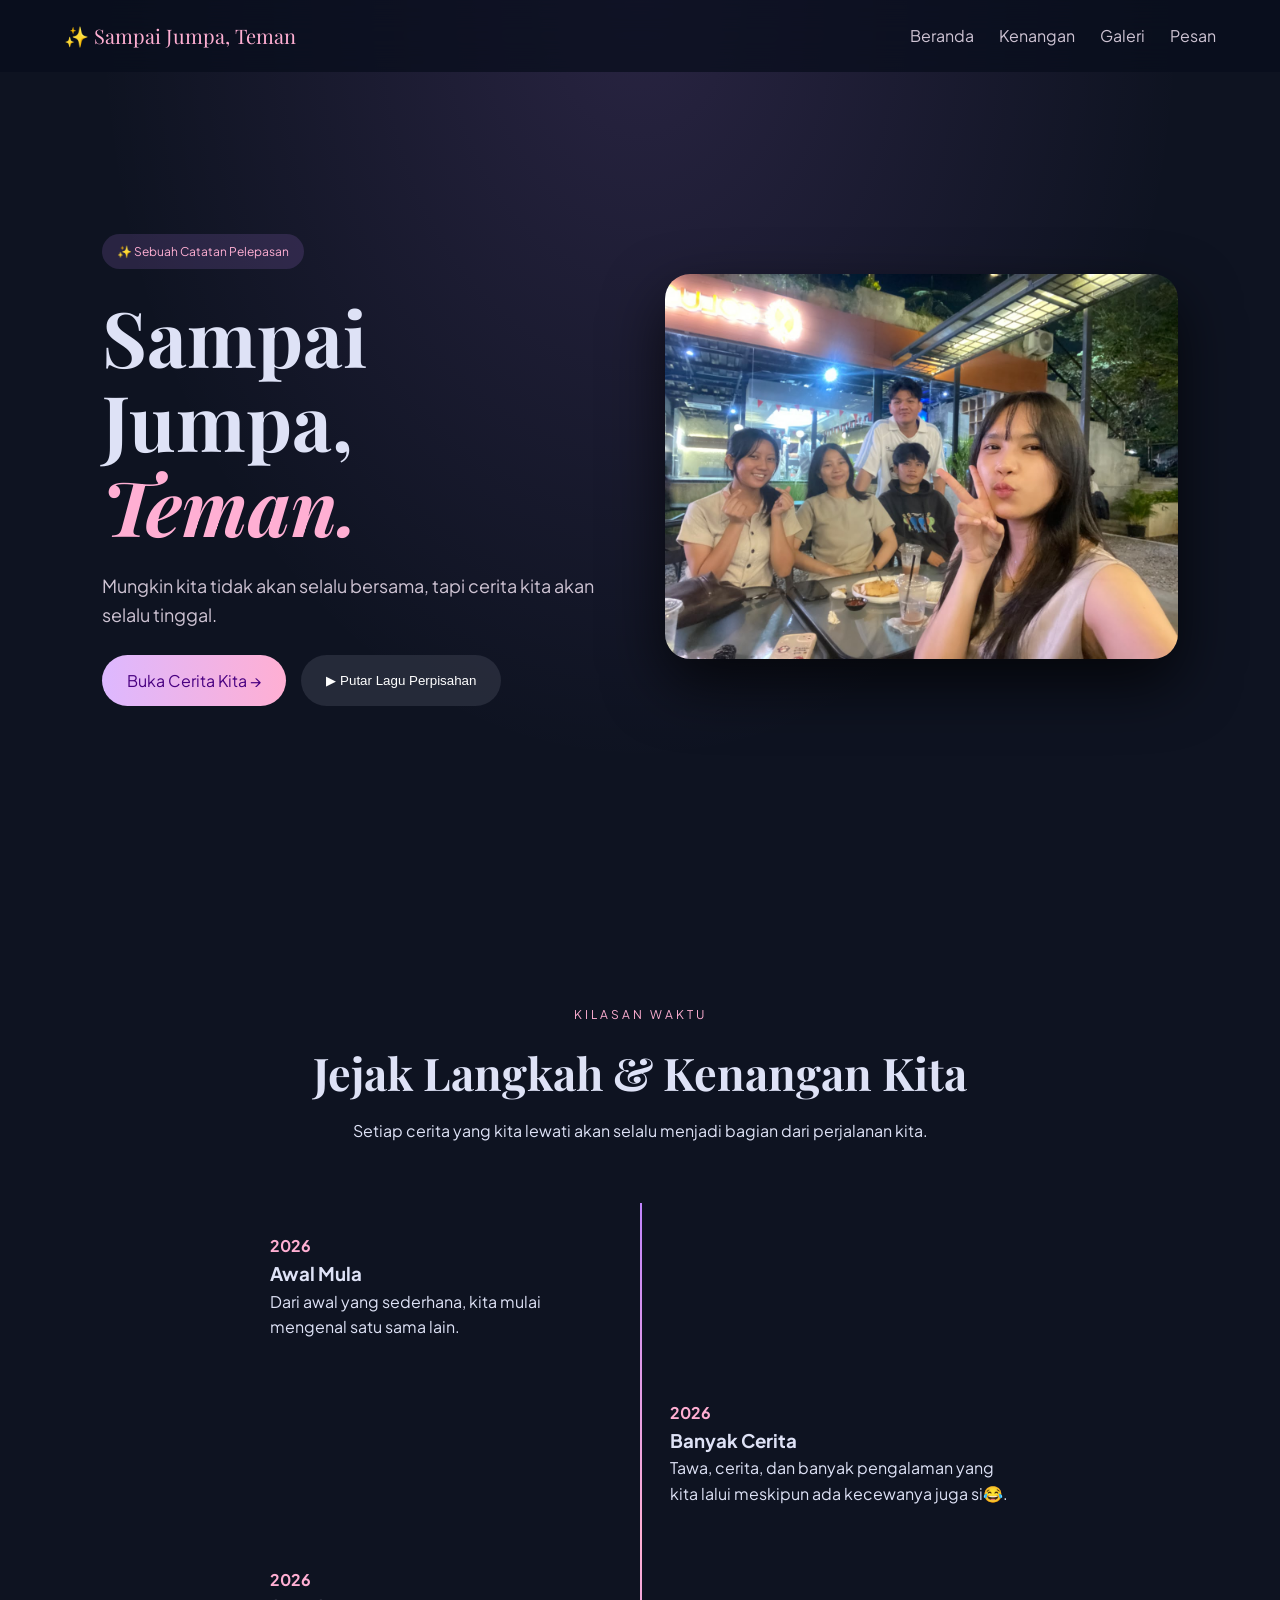
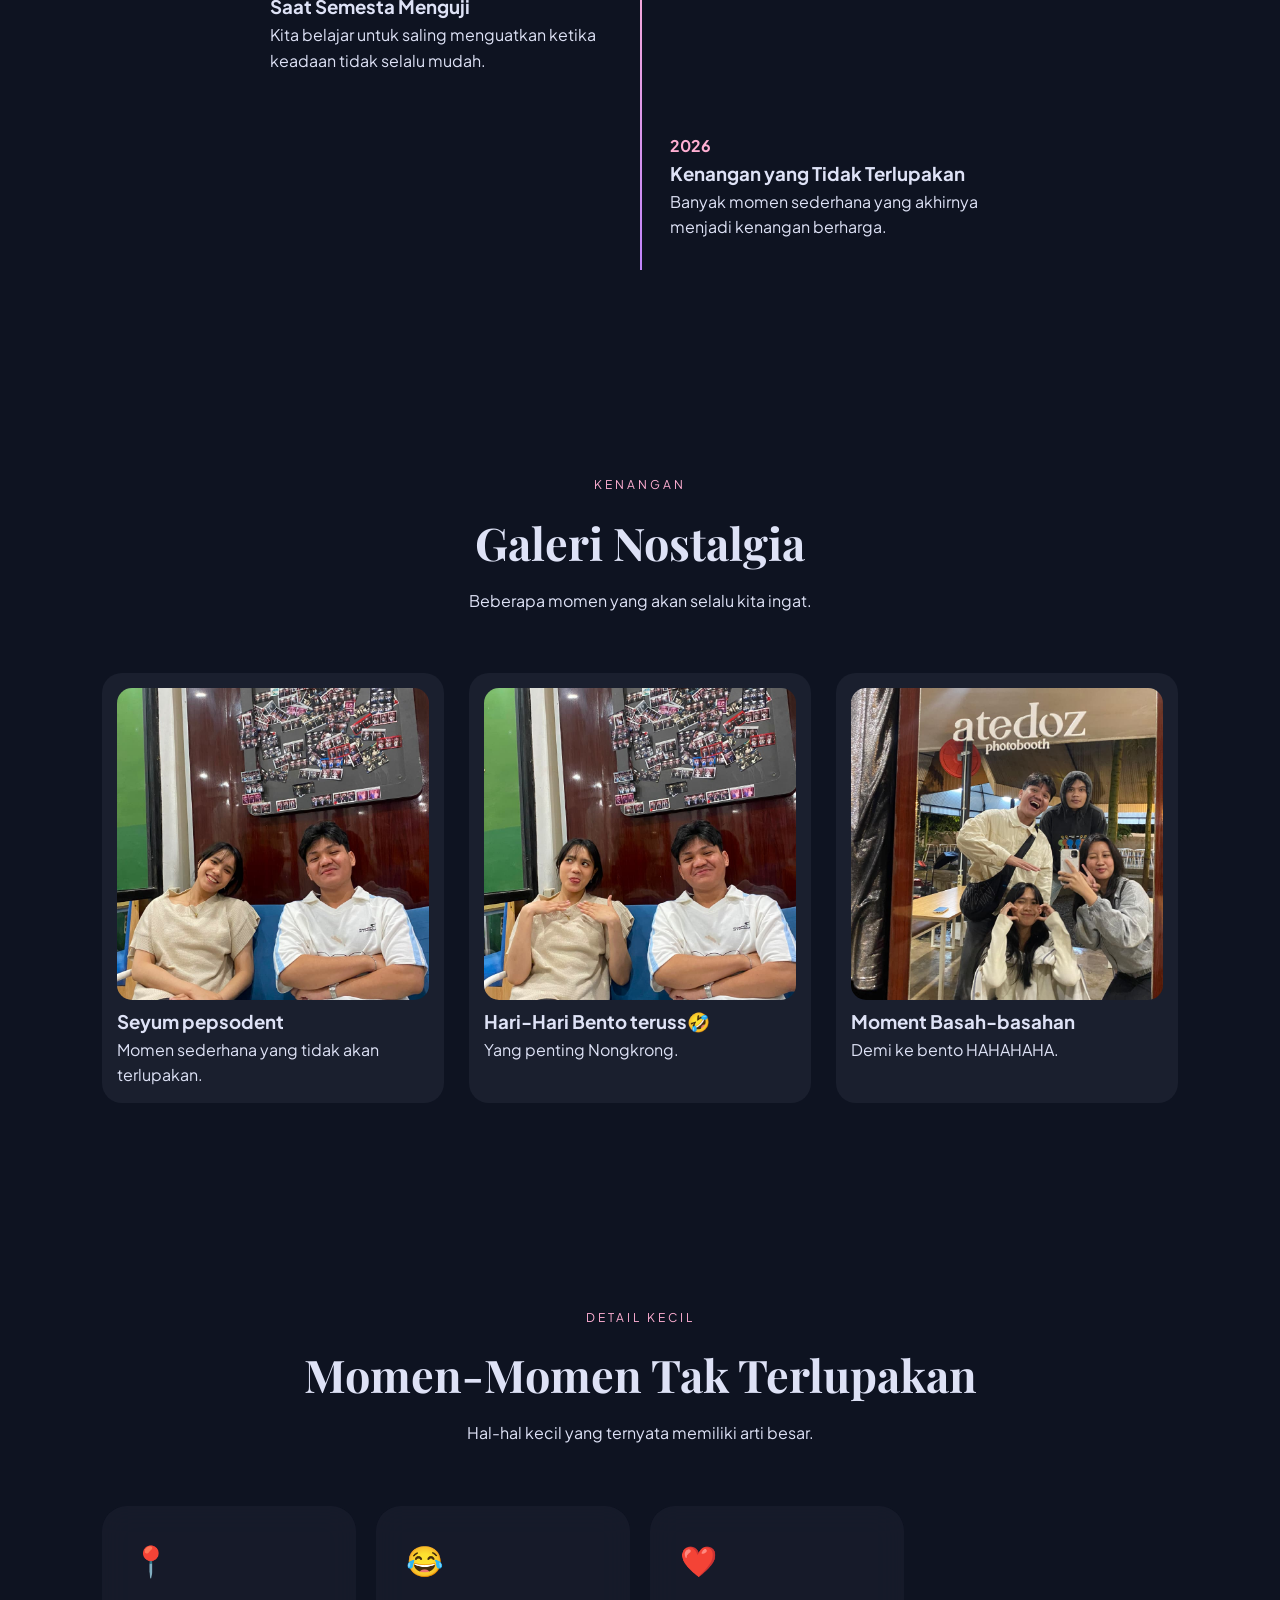
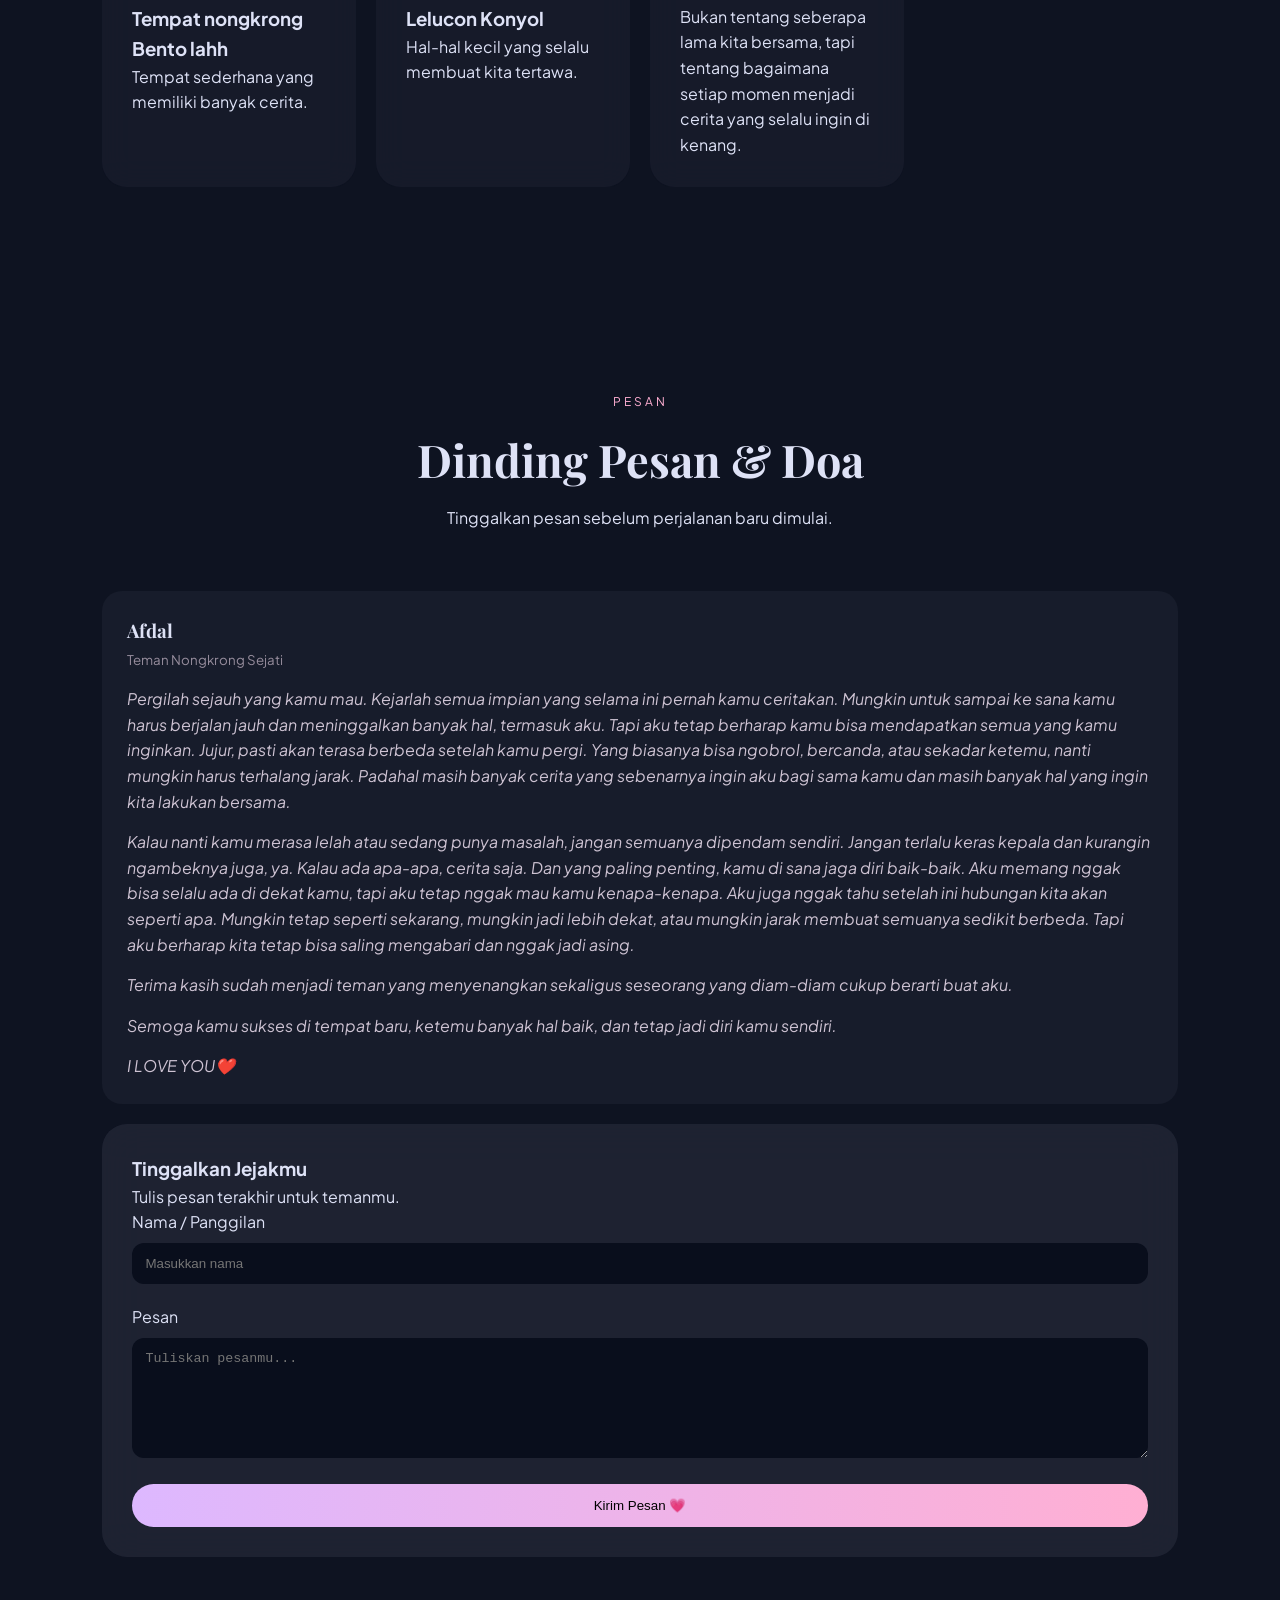
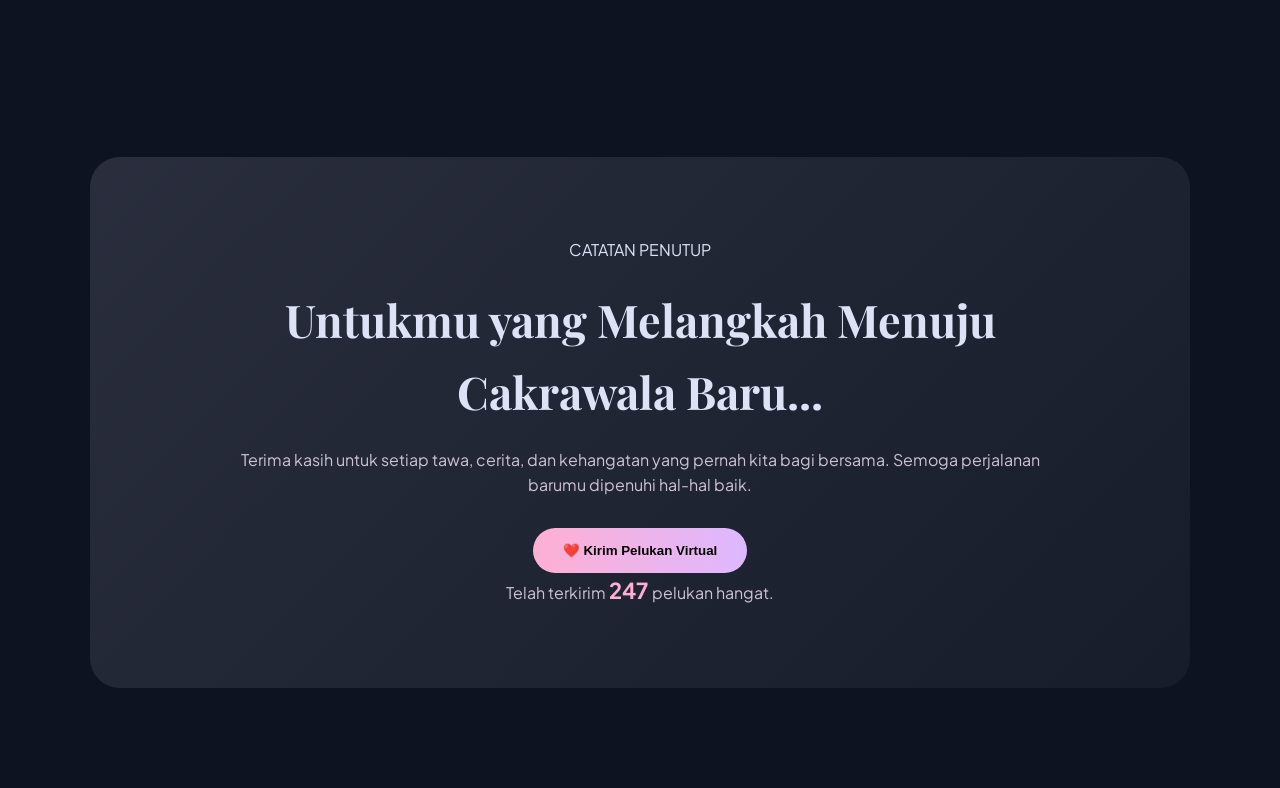
==== commit e3a88c08: "Update Tampilan.html" ====
--- a/Tampilan.html
+++ b/Tampilan.html
@@ -429,6 +429,8 @@
                 <p>Terima kasih sudah menjadi teman yang menyenangkan sekaligus seseorang yang diam-diam cukup berarti buat aku.</p>
                    <p>Semoga kamu sukses di tempat baru, ketemu banyak hal baik, dan tetap jadi diri kamu sendiri.</p>
 
+                <p>I LOVE YOU❤️</p>
+
                 
 
             </div>
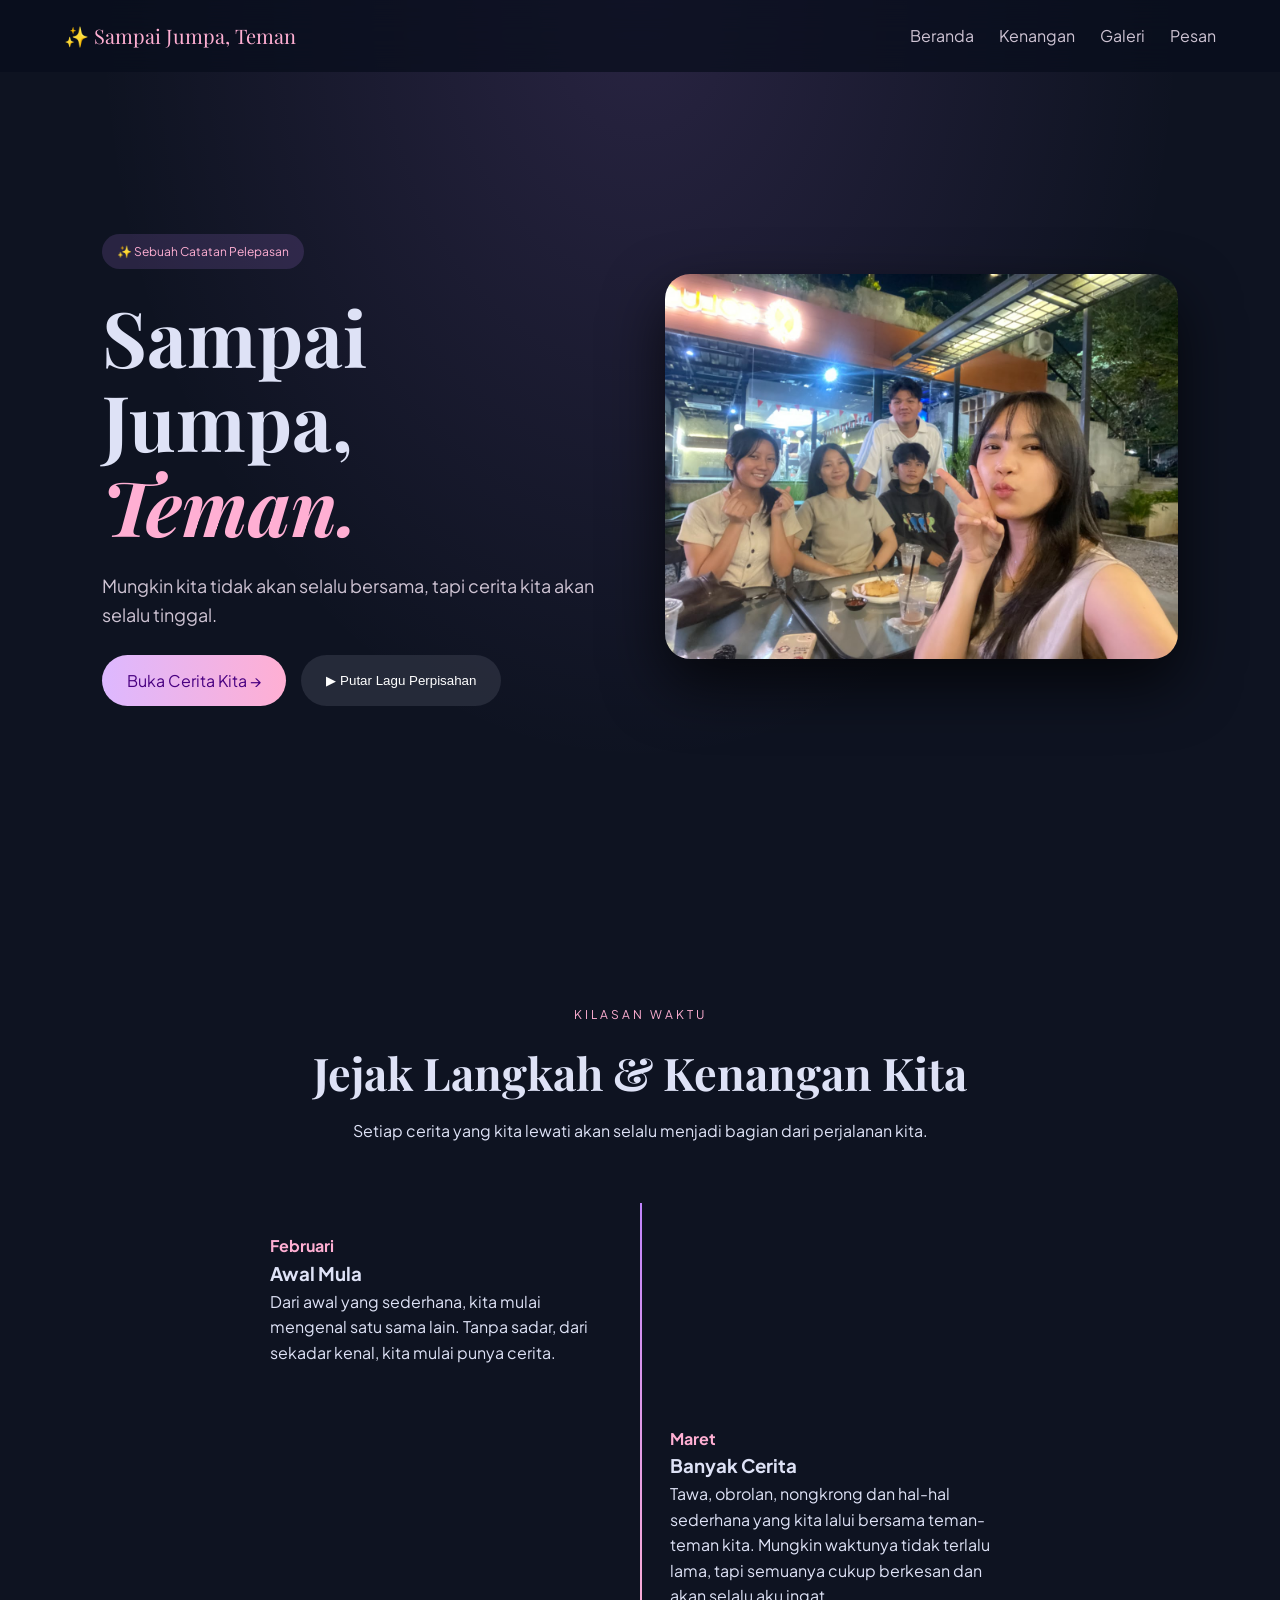
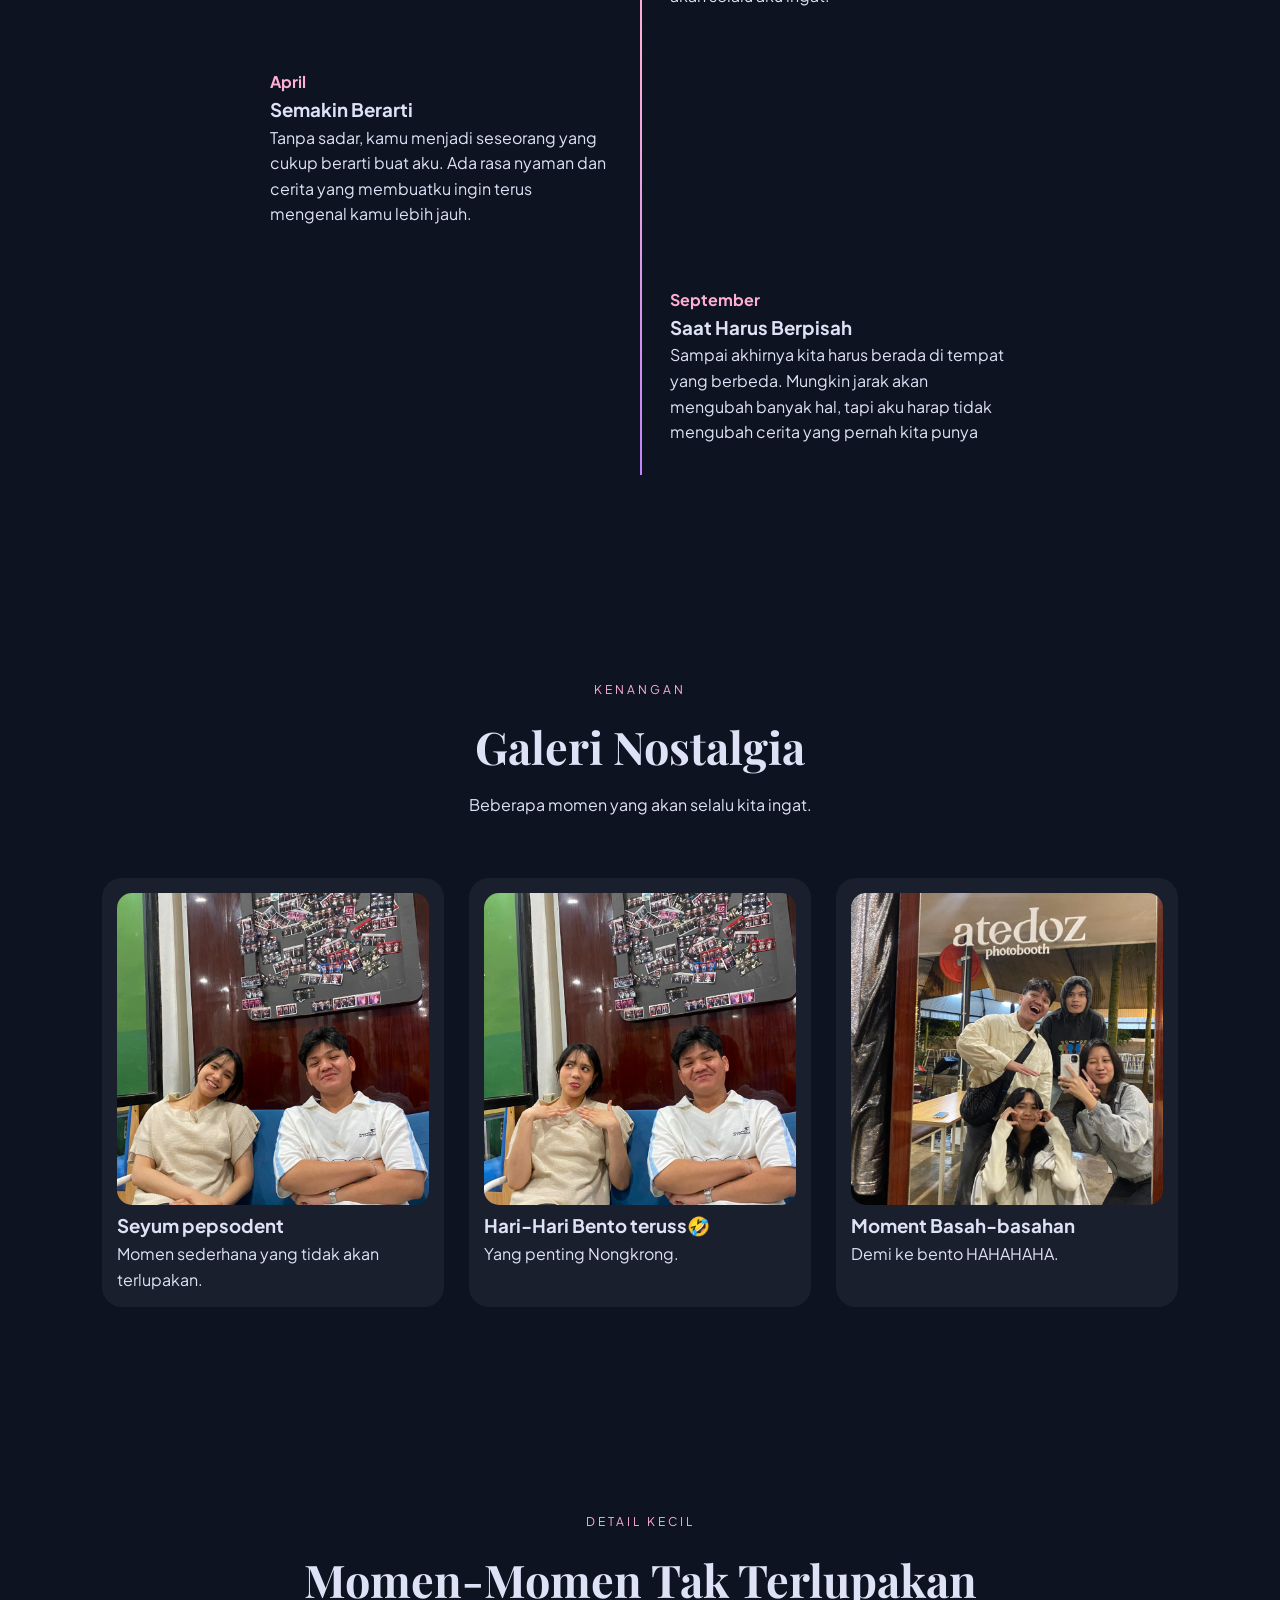
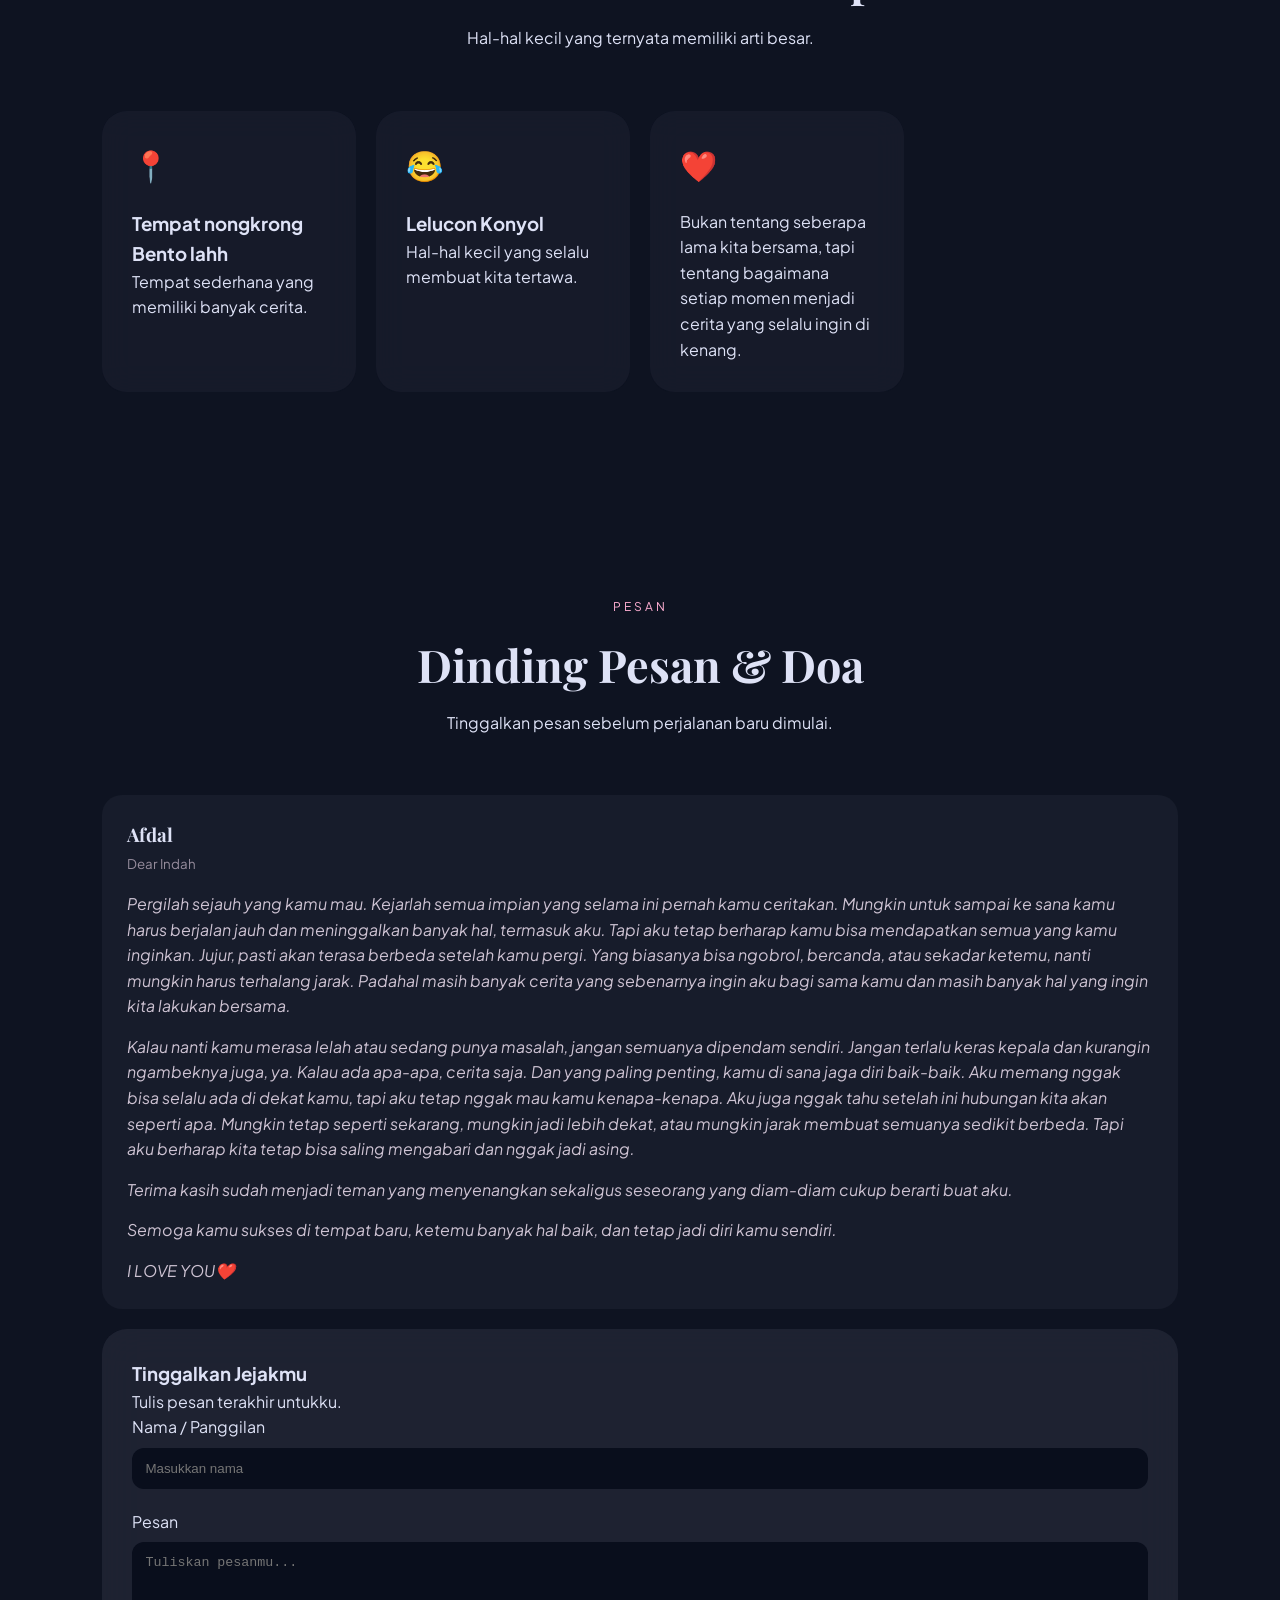
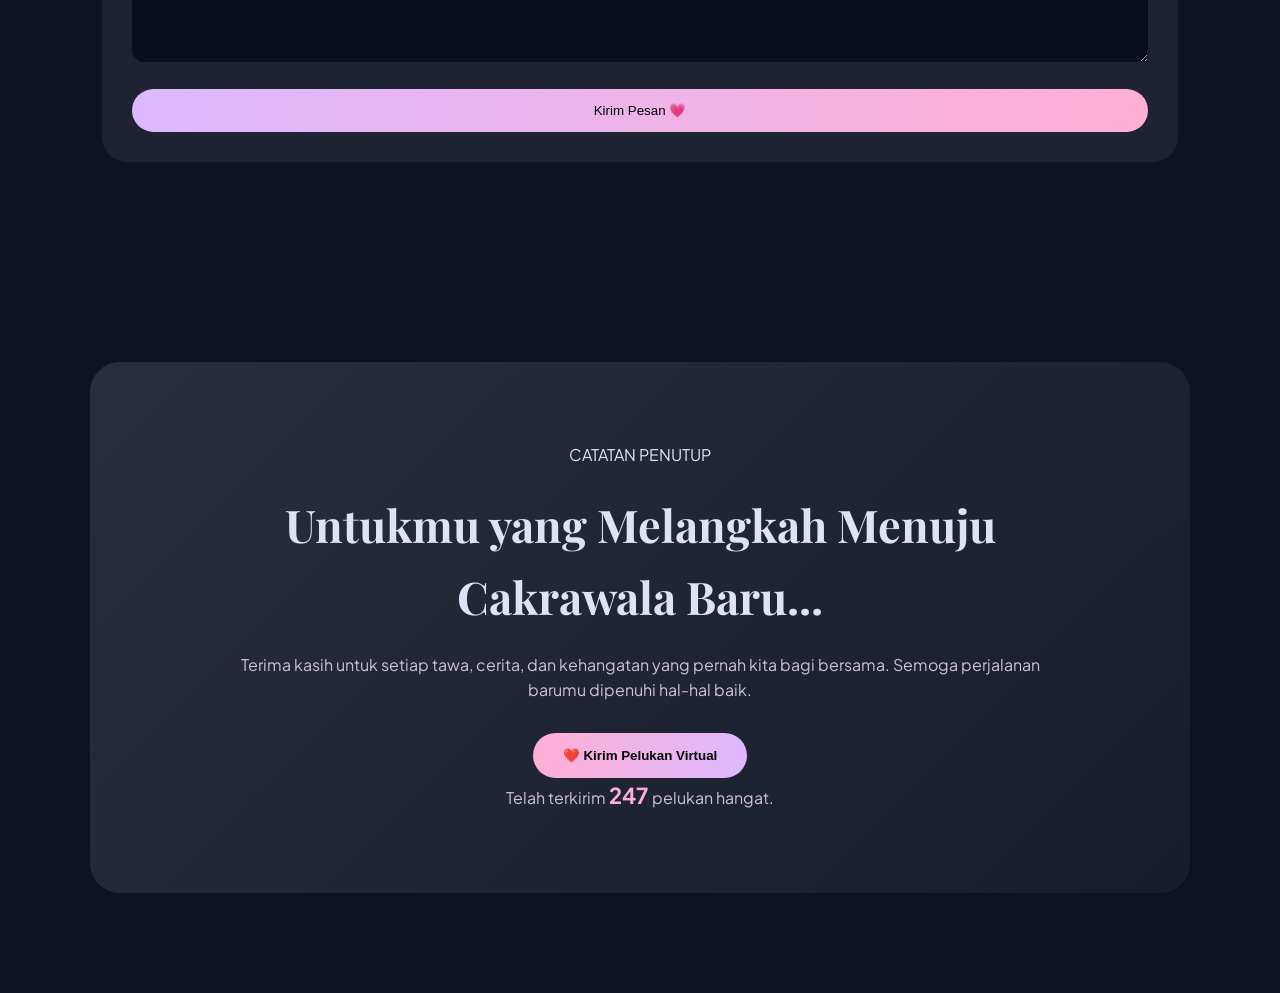
==== commit 3d6d7f7a: "Update Tampilan.html" ====
--- a/Tampilan.html
+++ b/Tampilan.html
@@ -143,7 +143,7 @@
             <div class="timeline-item">
 
                 <span class="year">
-                    2026
+                    Februari
                 </span>
 
                 <h3>
@@ -151,8 +151,10 @@
                 </h3>
 
                 <p>
-                    Dari awal yang sederhana,
+                     Dari awal yang sederhana,
                     kita mulai mengenal satu sama lain.
+                    Tanpa sadar, dari sekadar kenal,
+                    kita mulai punya cerita.
                 </p>
 
             </div>
@@ -161,7 +163,7 @@
             <div class="timeline-item">
 
                 <span class="year">
-                    2026
+                    Maret
                 </span>
 
                 <h3>
@@ -169,8 +171,10 @@
                 </h3>
 
                 <p>
-                    Tawa, cerita,
-                    dan banyak pengalaman yang kita lalui meskipun ada kecewanya juga si😂.
+                     Tawa, obrolan, nongkrong dan hal-hal sederhana
+                     yang kita lalui bersama teman-teman kita. Mungkin waktunya
+                    tidak terlalu lama, tapi semuanya cukup
+                    berkesan dan akan selalu aku ingat.
                 </p>
 
             </div>
@@ -179,16 +183,18 @@
             <div class="timeline-item">
 
                 <span class="year">
-                    2026
+                    April
                 </span>
 
                 <h3>
-                    Saat Semesta Menguji
-                </h3>
-
-                <p>
-                    Kita belajar untuk saling menguatkan
-                    ketika keadaan tidak selalu mudah.
+                    Semakin Berarti
+                </h3>
+
+                <p>
+                    Tanpa sadar, kamu menjadi seseorang
+                    yang cukup berarti buat aku. Ada rasa
+                    nyaman dan cerita yang membuatku
+                    ingin terus mengenal kamu lebih jauh.
                 </p>
 
             </div>
@@ -197,16 +203,19 @@
             <div class="timeline-item">
 
                 <span class="year">
-                    2026
+                    September
                 </span>
 
                 <h3>
-                    Kenangan yang Tidak Terlupakan
-                </h3>
-
-                <p>
-                    Banyak momen sederhana yang
-                    akhirnya menjadi kenangan berharga.
+                    Saat Harus Berpisah
+                </h3>
+
+                <p>
+                 Sampai akhirnya kita harus berada
+                di tempat yang berbeda. Mungkin jarak
+                akan mengubah banyak hal, tapi aku harap
+                tidak mengubah cerita yang pernah kita punya
+
                 </p>
 
             </div>
@@ -419,7 +428,7 @@
                 </h3>
 
                 <small>
-                    Teman Nongkrong Sejati
+                    Dear Indah
                 </small>
 
                 <p>Pergilah sejauh yang kamu mau. Kejarlah semua impian yang selama ini pernah kamu ceritakan. Mungkin untuk sampai ke sana kamu harus berjalan jauh dan meninggalkan banyak hal, termasuk aku. Tapi aku tetap berharap kamu bisa mendapatkan semua yang kamu inginkan.
@@ -448,7 +457,7 @@
     </h3>
 
     <p>
-        Tulis pesan terakhir untuk temanmu.
+        Tulis pesan terakhir untukku.
     </p>
 
     <form id="farewell-form">
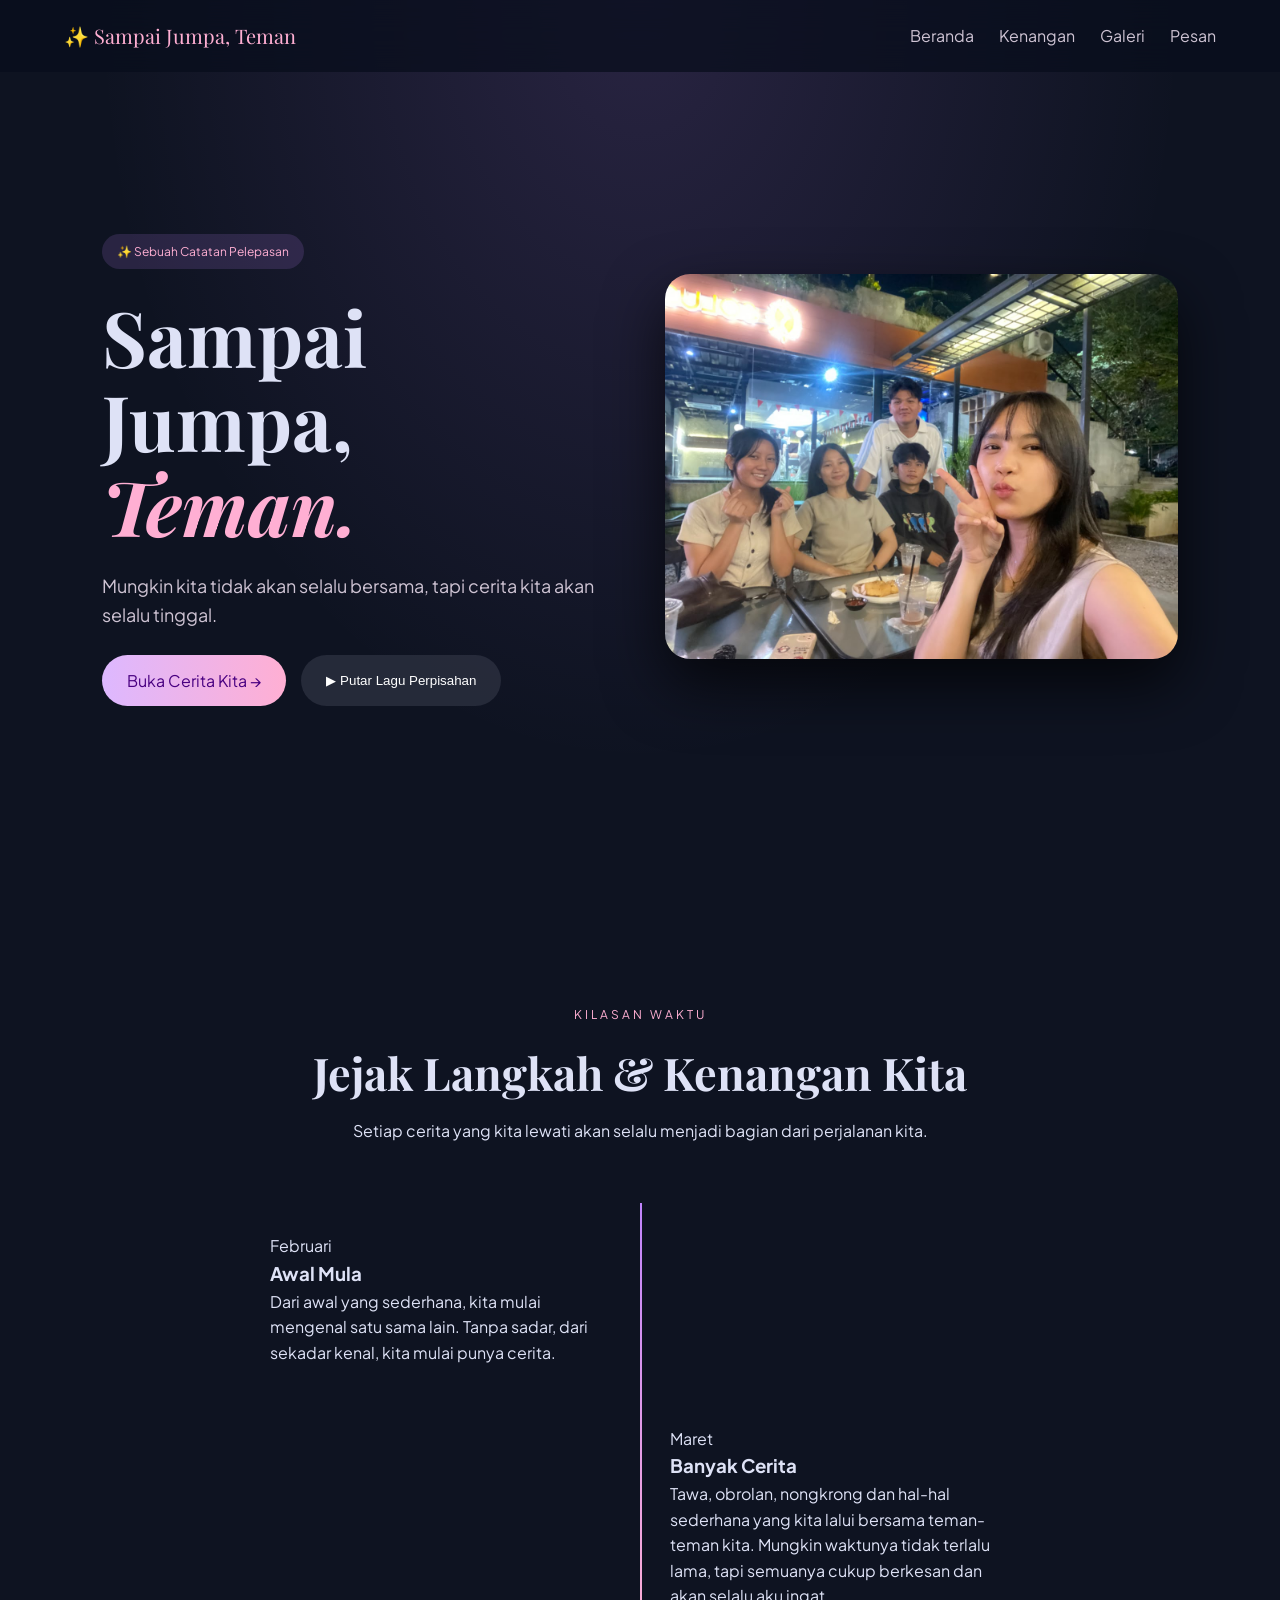
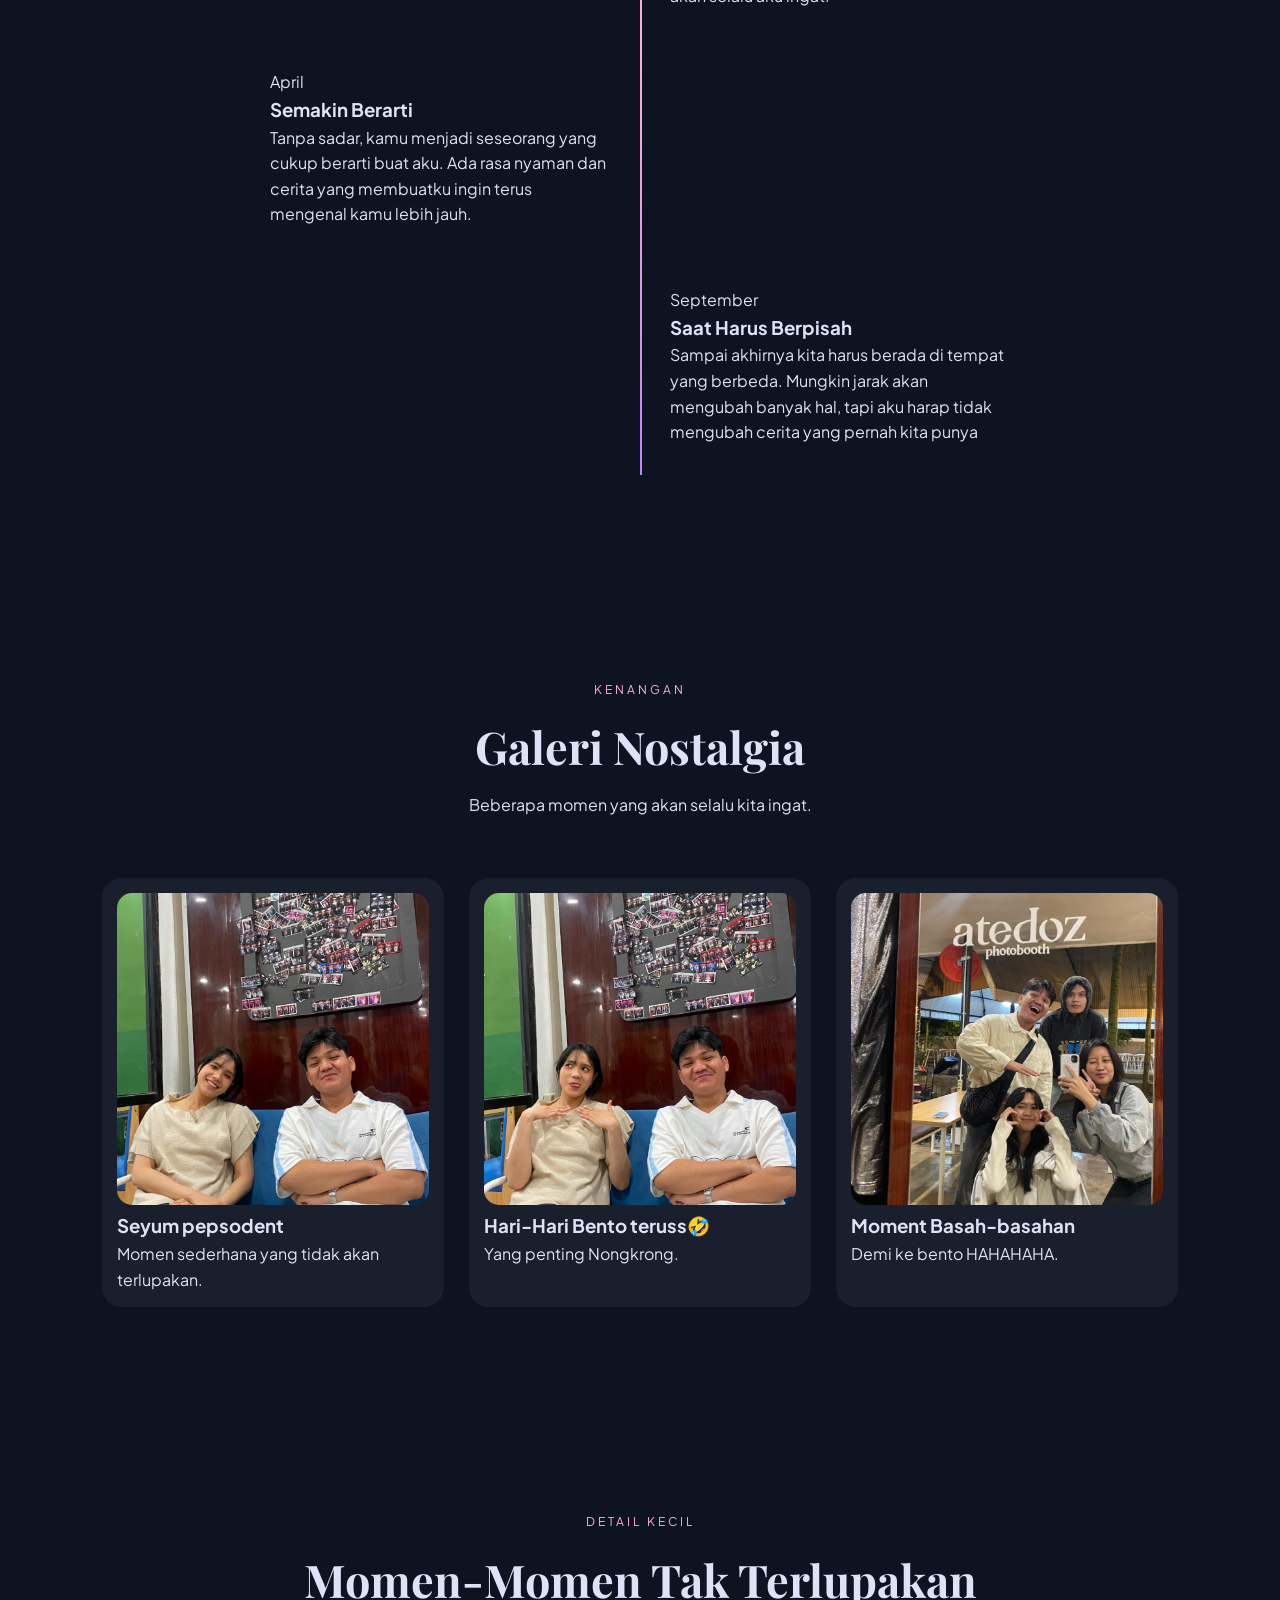
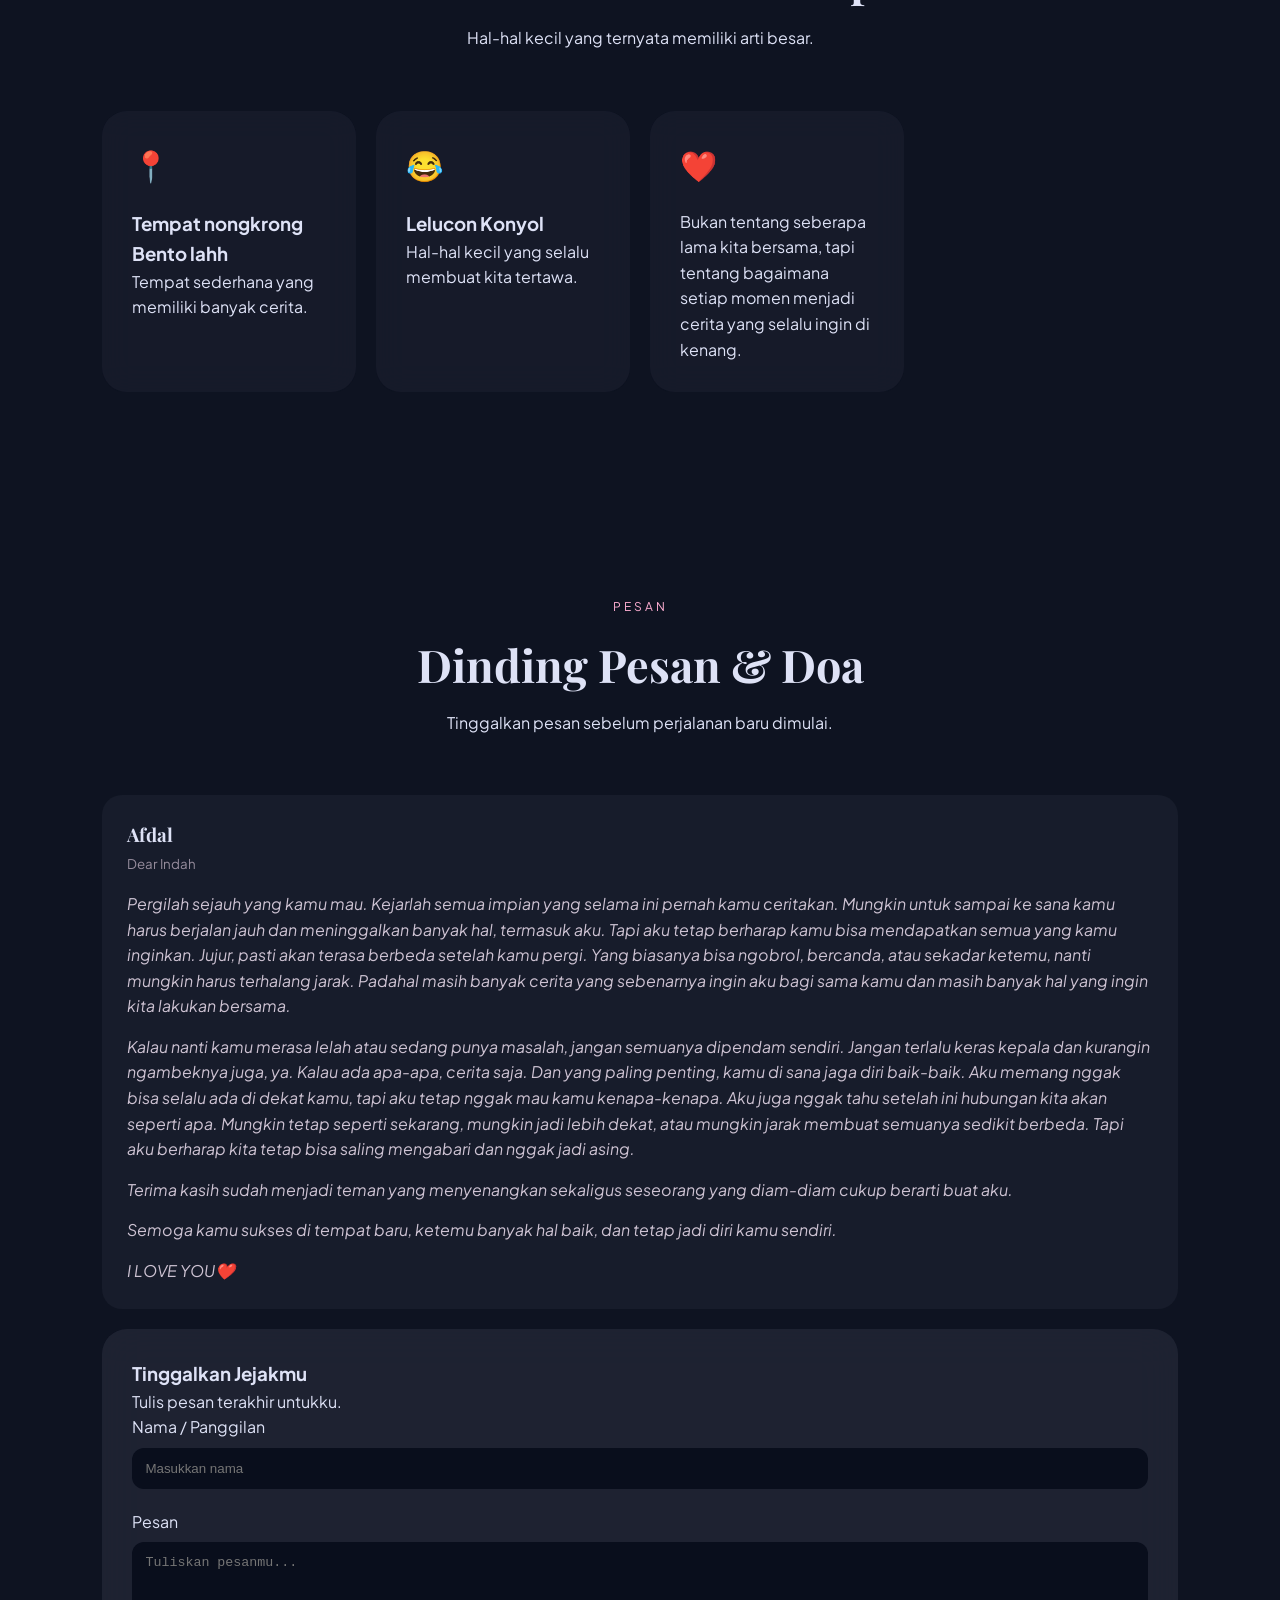
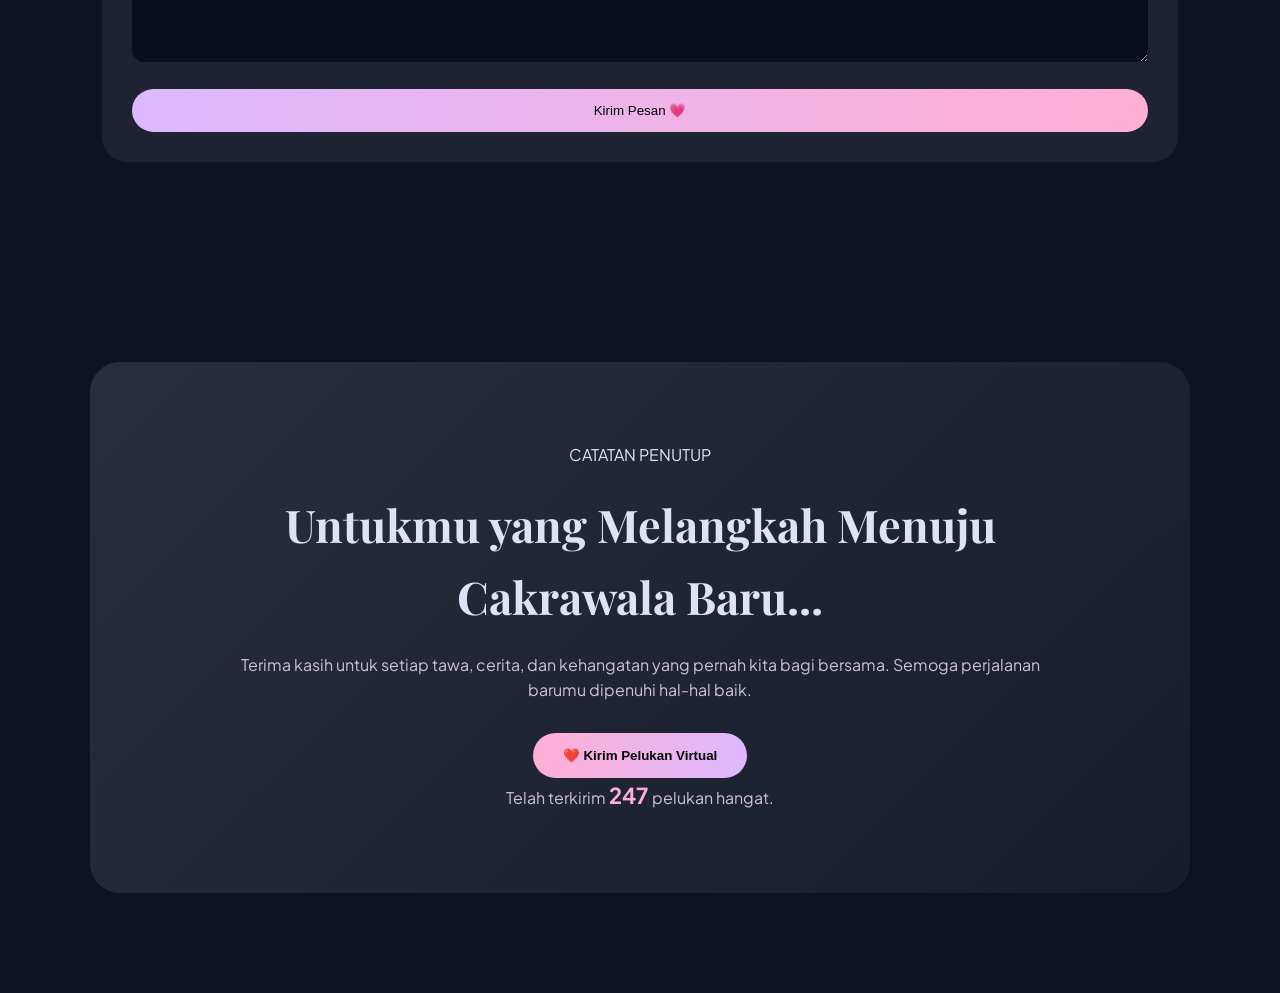
==== commit cd1b6946: "Update Tampilan.html" ====
--- a/Tampilan.html
+++ b/Tampilan.html
@@ -142,7 +142,7 @@
 
             <div class="timeline-item">
 
-                <span class="year">
+                <span class="month">
                     Februari
                 </span>
 
@@ -162,7 +162,7 @@
 
             <div class="timeline-item">
 
-                <span class="year">
+                <span class="month">
                     Maret
                 </span>
 
@@ -182,7 +182,7 @@
 
             <div class="timeline-item">
 
-                <span class="year">
+                <span class="month">
                     April
                 </span>
 
@@ -202,7 +202,7 @@
 
             <div class="timeline-item">
 
-                <span class="year">
+                <span class="month">
                     September
                 </span>
 
